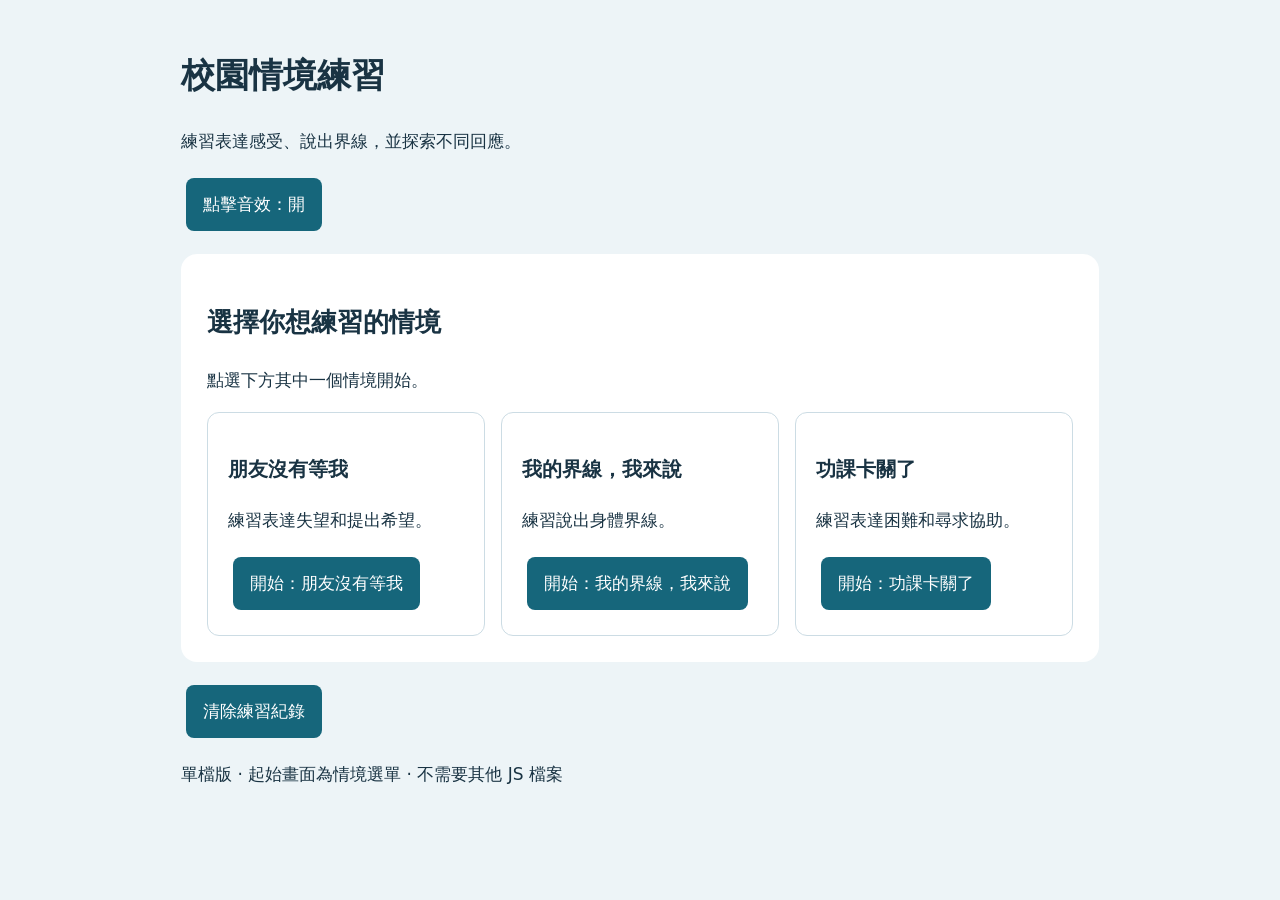
==== index.html @ 3284f7d8 "Add files via upload" ====
<!doctype html><html lang="zh-Hant"><head><meta charset="utf-8"><meta name="viewport" content="width=device-width,initial-scale=1"><title>校園情境練習 — 選擇情境</title><style>*{box-sizing:border-box}body{margin:0;background:#edf4f7;color:#193343;font:17px/1.7 system-ui,sans-serif}main{max-width:950px;margin:auto;padding:24px 16px}section{background:white;padding:26px;border-radius:16px;margin:18px 0}.grid{display:grid;grid-template-columns:repeat(auto-fit,minmax(min(100%,230px),1fr));gap:16px}article{border:1px solid #ccdce4;padding:20px;border-radius:12px}button{font:inherit;background:#16667b;color:white;border:0;border-radius:8px;padding:12px 17px;margin:5px;cursor:pointer}button:disabled{opacity:.4;cursor:not-allowed}button:focus-visible,textarea:focus-visible{outline:3px solid #e4a220;outline-offset:3px}[hidden]{display:none!important}.story{padding:20px;background:#edf6f8;border-radius:10px;font-size:1.15rem}label{display:block;margin:10px 0}textarea{width:100%;min-height:130px;font:inherit;padding:12px}#feedback{padding:16px;background:#edf8f1}progress{width:100%;accent-color:#16667b}</style></head><body><main><h1>校園情境練習</h1><p>練習表達感受、說出界線，並探索不同回應。</p><button id="sound" type="button" aria-pressed="true">點擊音效：開</button>
<section id="menu"><h2>選擇你想練習的情境</h2><p>點選下方其中一個情境開始。</p><div class="grid"><article><h3>朋友沒有等我</h3><p>練習表達失望和提出希望。</p><button type="button" data-start="0">開始：朋友沒有等我</button></article><article><h3>我的界線，我來說</h3><p>練習說出身體界線。</p><button type="button" data-start="1">開始：我的界線，我來說</button></article><article><h3>功課卡關了</h3><p>練習表達困難和尋求協助。</p><button type="button" data-start="2">開始：功課卡關了</button></article></div></section>
<section id="game" hidden><h2 id="title"></h2><progress id="progress" max="6" value="0" aria-label="練習進度"></progress><p id="status" role="status"></p><div id="content" tabindex="-1"></div><nav><button id="back" type="button">上一步</button><button id="next" type="button">下一步</button><button id="return" type="button">選擇其他情境</button></nav></section><button id="reset" type="button">清除練習紀錄</button><p>單檔版 · 起始畫面為情境選單 · 不需要其他 JS 檔案</p><noscript>選單已顯示；請啟用 JavaScript 才能開始練習。</noscript></main><script>
const scenes=[{"title": "朋友沒有等我", "story": ["你和朋友約好放學一起離開。", "你到達約定地點，發現朋友已經走了，沒有留下訊息。", "你找一個安靜的時候說：「昨天找不到你，我有點失望。」", "你可以問問發生了甚麼，再提出希望：「下次先走，可以先告訴我嗎？」"], "choices": ["直接說：你根本不在乎我！", "裝作沒事，不再提起。", "說明自己的失望，並請朋友下次先通知。"], "feedback": ["你想讓朋友知道這件事很重要。可以描述發生的事，避免直接判定對方的想法。", "你可以先讓自己平靜下來。準備好後，也可以說出希望。", "你表達了感受和具體希望，也可以留空間聽聽朋友的解釋。"], "starter": "昨天你先走了，我覺得＿＿。下次可以＿＿嗎？"}, {"title": "我的界線，我來說", "story": ["同學不停拍你的肩膀，想引你注意。", "你不喜歡這種接觸，往後退了一步。", "你可以說：「我不喜歡這樣被碰，請停下來。」", "如果對方沒有停止，你可以離開，找信任的老師或成年人協助。"], "choices": ["忍著不說，希望對方自己停下。", "退開並說：我不喜歡，請停下來。", "生氣地推回去。"], "feedback": ["你可能需要時間才說得出口。你的不舒服值得被重視，也可以先離開或找人協助。", "你清楚表達了界線。如果對方繼續，可以離開並尋求協助。", "你想保護自己。情況容許時，可以先拉開距離、要求停止並尋求協助。"], "starter": "當你＿＿，我不舒服。請你＿＿。如果沒有停止，我會＿＿。"}, {"title": "功課卡關了", "story": ["你遇到一道不明白的題目。", "有人催你快一點，你越來越心急。", "你可以說：「我卡在這一題，不是故意拖延。」", "你提出具體請求：「可以陪我讀一次題目，讓我再試嗎？」"], "choices": ["說：我不明白題目，可以陪我讀一次嗎？", "說：我就是不會！把功課推開。", "直接抄答案。"], "feedback": ["你指出了困難並提出具體請求。得到提示後，可以自己試一步。", "你表達了挫敗。平靜後可以補充自己卡在哪一步。", "你可能想減輕壓力。可以改為請對方解釋第一步，幫助自己理解。"], "starter": "我卡在＿＿，覺得＿＿。你可以幫我＿＿嗎？"}];
const $=id=>document.getElementById(id);let current=0,step=0,records={},audio,sound=true;
try{records=JSON.parse(localStorage.getItem('scenario-single-v2')||'{}');if(!records||typeof records!=='object'||Array.isArray(records))records={};sound=localStorage.getItem('scenario-sound-v2')!=='off';}catch(e){}
function save(){try{localStorage.setItem('scenario-single-v2',JSON.stringify(records));}catch(e){}}
function record(){return records[current]||(records[current]={feelings:[],choice:null,draft:''});}
function el(tag,text){let n=document.createElement(tag);if(text!==undefined)n.textContent=text;return n;}
function menu(){$('game').hidden=true;$('menu').hidden=false;$('menu').querySelector('button').focus();}
function render(){const s=scenes[current],r=record(),box=$('content');box.replaceChildren();$('title').textContent=s.title;$('status').textContent=`第 ${step+1} / 7 步`;$('progress').value=step;$('back').disabled=step===0;$('next').disabled=step===5&&r.choice===null;$('next').textContent=step===6?'完成並返回選單':'下一步';
if(step<4){const p=el('p',s.story[step]);p.className='story';box.append(el('h3',`故事 ${step+1} / 4`),p);}
else if(step===4){box.append(el('h3','我可能有甚麼感受？'),el('p','可以選多項，也可以暫時不選。'));['失望','生氣','緊張','不舒服','難過','無助'].forEach(f=>{let label=el('label'),input=el('input');input.type='checkbox';input.checked=r.feelings.includes(f);input.addEventListener('change',()=>{r.feelings=input.checked?[...new Set([...r.feelings,f])]:r.feelings.filter(x=>x!==f);save();});label.append(input,document.createTextNode(' '+f));box.append(label);});}
else if(step===5){box.append(el('h3','你會怎樣回應？'));s.choices.forEach((t,i)=>{let b=el('button',`${'ABC'[i]}｜${t}`);b.type='button';b.setAttribute('aria-pressed',String(r.choice===i));b.addEventListener('click',()=>{r.choice=i;save();render();});box.append(b);});if(r.choice!==null){let feedback=el('p',s.feedback[r.choice]);feedback.id='feedback';box.append(el('h3','鼓勵與提示'),feedback);}}
else{box.append(el('h3','組合自己的回應'),el('p',s.starter));let label=el('label','我的回應');label.htmlFor='draft';let text=el('textarea');text.id='draft';text.value=r.draft;text.addEventListener('input',()=>{r.draft=text.value;save();});box.append(label,text,el('p','請勿填寫真實姓名或私人秘密。內容會嘗試儲存在這個瀏覽器。'));}box.focus();}
document.querySelectorAll('[data-start]').forEach(b=>b.addEventListener('click',()=>{current=Number(b.dataset.start);step=0;record();$('menu').hidden=true;$('game').hidden=false;render();}));
$('next').addEventListener('click',()=>{if(step===5&&record().choice===null)return;if(step===6){record().complete=true;save();menu();}else{step++;render();}});$('back').addEventListener('click',()=>{if(step>0){step--;render();}});$('return').addEventListener('click',menu);$('reset').addEventListener('click',()=>{if(confirm('清除所有練習紀錄？')){records={};save();menu();}});
function updateSound(){$('sound').textContent=sound?'點擊音效：開':'點擊音效：關';$('sound').setAttribute('aria-pressed',String(sound));}
function beep(){if(!sound)return;try{const A=window.AudioContext||window.webkitAudioContext;if(!A)return;audio=audio||new A();const play=()=>{const t=audio.currentTime,o=audio.createOscillator(),g=audio.createGain();o.frequency.setValueAtTime(700,t);o.frequency.exponentialRampToValueAtTime(440,t+.05);g.gain.setValueAtTime(.0001,t);g.gain.exponentialRampToValueAtTime(.04,t+.005);g.gain.exponentialRampToValueAtTime(.0001,t+.06);o.connect(g);g.connect(audio.destination);o.start(t);o.stop(t+.07);o.onended=()=>{o.disconnect();g.disconnect();};};if(audio.state==='suspended')audio.resume().then(play).catch(()=>{});else if(audio.state==='running')play();}catch(e){}}
document.addEventListener('click',e=>{if(!(e.target instanceof Element))return;let b=e.target.closest('button');if(b&&!b.disabled&&b.id!=='sound')beep();},true);$('sound').addEventListener('click',()=>{sound=!sound;try{localStorage.setItem('scenario-sound-v2',sound?'on':'off');}catch(e){}updateSound();if(sound)beep();});updateSound();
</script></body></html>
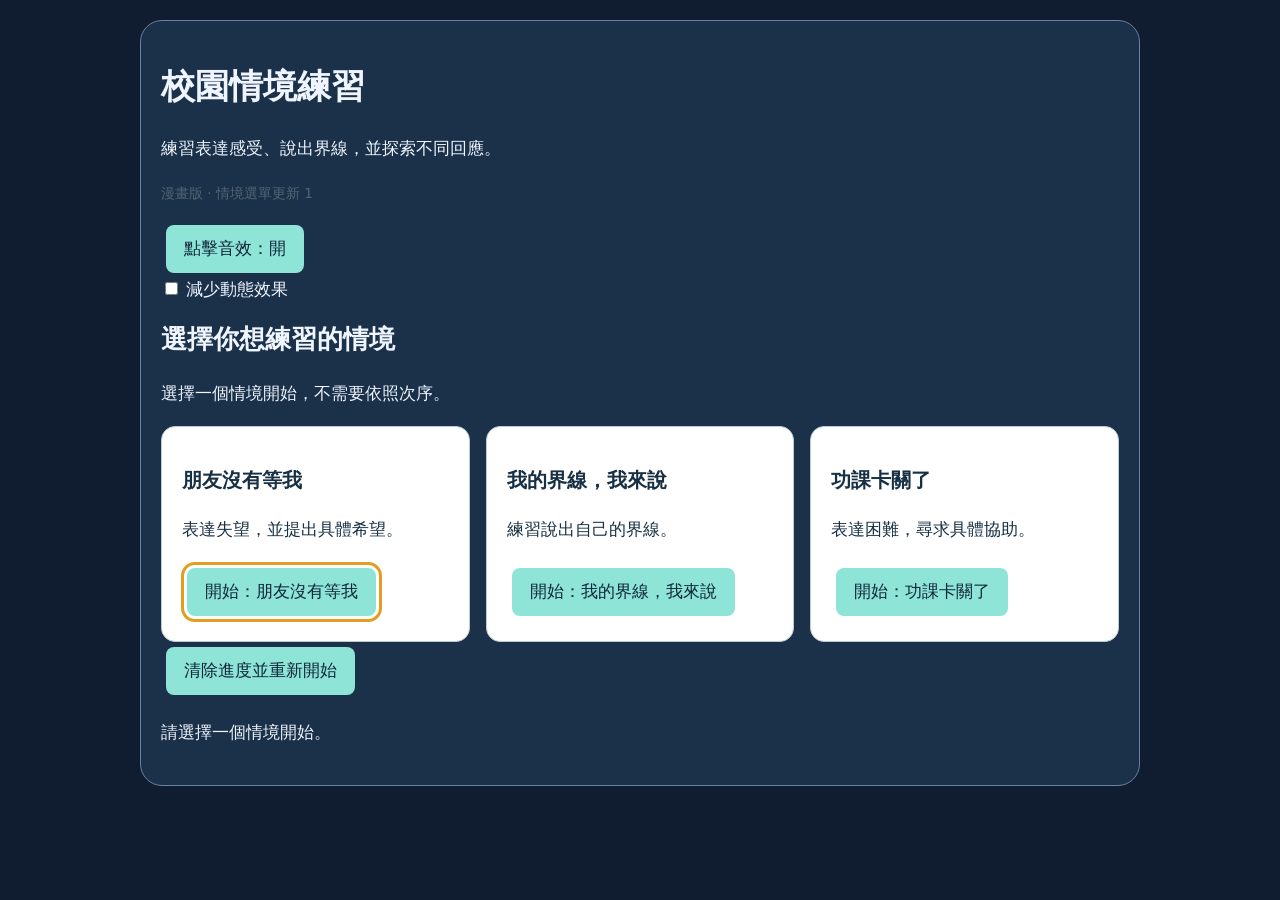
==== commit a7aa4775: "Integrate starting scenario menu with original comic game and click sounds" ====
--- a/index.html
+++ b/index.html
@@ -1,21 +1,17 @@
-<!doctype html><html lang="zh-Hant"><head><meta charset="utf-8"><meta name="viewport" content="width=device-width,initial-scale=1"><title>校園情境練習 — 選擇情境</title><style>*{box-sizing:border-box}body{margin:0;background:#edf4f7;color:#193343;font:17px/1.7 system-ui,sans-serif}main{max-width:950px;margin:auto;padding:24px 16px}section{background:white;padding:26px;border-radius:16px;margin:18px 0}.grid{display:grid;grid-template-columns:repeat(auto-fit,minmax(min(100%,230px),1fr));gap:16px}article{border:1px solid #ccdce4;padding:20px;border-radius:12px}button{font:inherit;background:#16667b;color:white;border:0;border-radius:8px;padding:12px 17px;margin:5px;cursor:pointer}button:disabled{opacity:.4;cursor:not-allowed}button:focus-visible,textarea:focus-visible{outline:3px solid #e4a220;outline-offset:3px}[hidden]{display:none!important}.story{padding:20px;background:#edf6f8;border-radius:10px;font-size:1.15rem}label{display:block;margin:10px 0}textarea{width:100%;min-height:130px;font:inherit;padding:12px}#feedback{padding:16px;background:#edf8f1}progress{width:100%;accent-color:#16667b}</style></head><body><main><h1>校園情境練習</h1><p>練習表達感受、說出界線，並探索不同回應。</p><button id="sound" type="button" aria-pressed="true">點擊音效：開</button>
-<section id="menu"><h2>選擇你想練習的情境</h2><p>點選下方其中一個情境開始。</p><div class="grid"><article><h3>朋友沒有等我</h3><p>練習表達失望和提出希望。</p><button type="button" data-start="0">開始：朋友沒有等我</button></article><article><h3>我的界線，我來說</h3><p>練習說出身體界線。</p><button type="button" data-start="1">開始：我的界線，我來說</button></article><article><h3>功課卡關了</h3><p>練習表達困難和尋求協助。</p><button type="button" data-start="2">開始：功課卡關了</button></article></div></section>
-<section id="game" hidden><h2 id="title"></h2><progress id="progress" max="6" value="0" aria-label="練習進度"></progress><p id="status" role="status"></p><div id="content" tabindex="-1"></div><nav><button id="back" type="button">上一步</button><button id="next" type="button">下一步</button><button id="return" type="button">選擇其他情境</button></nav></section><button id="reset" type="button">清除練習紀錄</button><p>單檔版 · 起始畫面為情境選單 · 不需要其他 JS 檔案</p><noscript>選單已顯示；請啟用 JavaScript 才能開始練習。</noscript></main><script>
-const scenes=[{"title": "朋友沒有等我", "story": ["你和朋友約好放學一起離開。", "你到達約定地點，發現朋友已經走了，沒有留下訊息。", "你找一個安靜的時候說：「昨天找不到你，我有點失望。」", "你可以問問發生了甚麼，再提出希望：「下次先走，可以先告訴我嗎？」"], "choices": ["直接說：你根本不在乎我！", "裝作沒事，不再提起。", "說明自己的失望，並請朋友下次先通知。"], "feedback": ["你想讓朋友知道這件事很重要。可以描述發生的事，避免直接判定對方的想法。", "你可以先讓自己平靜下來。準備好後，也可以說出希望。", "你表達了感受和具體希望，也可以留空間聽聽朋友的解釋。"], "starter": "昨天你先走了，我覺得＿＿。下次可以＿＿嗎？"}, {"title": "我的界線，我來說", "story": ["同學不停拍你的肩膀，想引你注意。", "你不喜歡這種接觸，往後退了一步。", "你可以說：「我不喜歡這樣被碰，請停下來。」", "如果對方沒有停止，你可以離開，找信任的老師或成年人協助。"], "choices": ["忍著不說，希望對方自己停下。", "退開並說：我不喜歡，請停下來。", "生氣地推回去。"], "feedback": ["你可能需要時間才說得出口。你的不舒服值得被重視，也可以先離開或找人協助。", "你清楚表達了界線。如果對方繼續，可以離開並尋求協助。", "你想保護自己。情況容許時，可以先拉開距離、要求停止並尋求協助。"], "starter": "當你＿＿，我不舒服。請你＿＿。如果沒有停止，我會＿＿。"}, {"title": "功課卡關了", "story": ["你遇到一道不明白的題目。", "有人催你快一點，你越來越心急。", "你可以說：「我卡在這一題，不是故意拖延。」", "你提出具體請求：「可以陪我讀一次題目，讓我再試嗎？」"], "choices": ["說：我不明白題目，可以陪我讀一次嗎？", "說：我就是不會！把功課推開。", "直接抄答案。"], "feedback": ["你指出了困難並提出具體請求。得到提示後，可以自己試一步。", "你表達了挫敗。平靜後可以補充自己卡在哪一步。", "你可能想減輕壓力。可以改為請對方解釋第一步，幫助自己理解。"], "starter": "我卡在＿＿，覺得＿＿。你可以幫我＿＿嗎？"}];
-const $=id=>document.getElementById(id);let current=0,step=0,records={},audio,sound=true;
-try{records=JSON.parse(localStorage.getItem('scenario-single-v2')||'{}');if(!records||typeof records!=='object'||Array.isArray(records))records={};sound=localStorage.getItem('scenario-sound-v2')!=='off';}catch(e){}
-function save(){try{localStorage.setItem('scenario-single-v2',JSON.stringify(records));}catch(e){}}
-function record(){return records[current]||(records[current]={feelings:[],choice:null,draft:''});}
-function el(tag,text){let n=document.createElement(tag);if(text!==undefined)n.textContent=text;return n;}
-function menu(){$('game').hidden=true;$('menu').hidden=false;$('menu').querySelector('button').focus();}
-function render(){const s=scenes[current],r=record(),box=$('content');box.replaceChildren();$('title').textContent=s.title;$('status').textContent=`第 ${step+1} / 7 步`;$('progress').value=step;$('back').disabled=step===0;$('next').disabled=step===5&&r.choice===null;$('next').textContent=step===6?'完成並返回選單':'下一步';
-if(step<4){const p=el('p',s.story[step]);p.className='story';box.append(el('h3',`故事 ${step+1} / 4`),p);}
-else if(step===4){box.append(el('h3','我可能有甚麼感受？'),el('p','可以選多項，也可以暫時不選。'));['失望','生氣','緊張','不舒服','難過','無助'].forEach(f=>{let label=el('label'),input=el('input');input.type='checkbox';input.checked=r.feelings.includes(f);input.addEventListener('change',()=>{r.feelings=input.checked?[...new Set([...r.feelings,f])]:r.feelings.filter(x=>x!==f);save();});label.append(input,document.createTextNode(' '+f));box.append(label);});}
-else if(step===5){box.append(el('h3','你會怎樣回應？'));s.choices.forEach((t,i)=>{let b=el('button',`${'ABC'[i]}｜${t}`);b.type='button';b.setAttribute('aria-pressed',String(r.choice===i));b.addEventListener('click',()=>{r.choice=i;save();render();});box.append(b);});if(r.choice!==null){let feedback=el('p',s.feedback[r.choice]);feedback.id='feedback';box.append(el('h3','鼓勵與提示'),feedback);}}
-else{box.append(el('h3','組合自己的回應'),el('p',s.starter));let label=el('label','我的回應');label.htmlFor='draft';let text=el('textarea');text.id='draft';text.value=r.draft;text.addEventListener('input',()=>{r.draft=text.value;save();});box.append(label,text,el('p','請勿填寫真實姓名或私人秘密。內容會嘗試儲存在這個瀏覽器。'));}box.focus();}
-document.querySelectorAll('[data-start]').forEach(b=>b.addEventListener('click',()=>{current=Number(b.dataset.start);step=0;record();$('menu').hidden=true;$('game').hidden=false;render();}));
-$('next').addEventListener('click',()=>{if(step===5&&record().choice===null)return;if(step===6){record().complete=true;save();menu();}else{step++;render();}});$('back').addEventListener('click',()=>{if(step>0){step--;render();}});$('return').addEventListener('click',menu);$('reset').addEventListener('click',()=>{if(confirm('清除所有練習紀錄？')){records={};save();menu();}});
-function updateSound(){$('sound').textContent=sound?'點擊音效：開':'點擊音效：關';$('sound').setAttribute('aria-pressed',String(sound));}
-function beep(){if(!sound)return;try{const A=window.AudioContext||window.webkitAudioContext;if(!A)return;audio=audio||new A();const play=()=>{const t=audio.currentTime,o=audio.createOscillator(),g=audio.createGain();o.frequency.setValueAtTime(700,t);o.frequency.exponentialRampToValueAtTime(440,t+.05);g.gain.setValueAtTime(.0001,t);g.gain.exponentialRampToValueAtTime(.04,t+.005);g.gain.exponentialRampToValueAtTime(.0001,t+.06);o.connect(g);g.connect(audio.destination);o.start(t);o.stop(t+.07);o.onended=()=>{o.disconnect();g.disconnect();};};if(audio.state==='suspended')audio.resume().then(play).catch(()=>{});else if(audio.state==='running')play();}catch(e){}}
-document.addEventListener('click',e=>{if(!(e.target instanceof Element))return;let b=e.target.closest('button');if(b&&!b.disabled&&b.id!=='sound')beep();},true);$('sound').addEventListener('click',()=>{sound=!sound;try{localStorage.setItem('scenario-sound-v2',sound?'on':'off');}catch(e){}updateSound();if(sound)beep();});updateSound();
+<!doctype html>
+<html lang="zh-Hant"><head><meta charset="utf-8"><meta name="viewport" content="width=device-width,initial-scale=1"><title>校園情境練習｜選擇情境</title><link rel="stylesheet" href="style.css"><style>[hidden]{display:none!important}main{max-width:1000px;margin:auto;padding:20px}.menu-grid{display:grid;grid-template-columns:repeat(auto-fit,minmax(min(100%,240px),1fr));gap:16px}.menu-card{padding:20px;border:1px solid #b9ccd5;border-radius:14px;background:white;color:#173044}button{cursor:pointer;font:inherit;padding:10px 16px;margin:5px;border-radius:8px}button:focus-visible{outline:3px solid #e49d22;outline-offset:3px}#screen img,dialog img{max-width:100%;height:auto}dialog{max-width:95vw;max-height:95vh}dialog img{max-height:80vh;object-fit:contain}.build-label{color:#526574;font-size:.85rem}</style><script src="app.js?v=menu-integrated-1" defer></script></head><body><main><h1>校園情境練習</h1><p>練習表達感受、說出界線，並探索不同回應。</p><p class="build-label">漫畫版 · 情境選單更新 1</p><button id="sound" type="button" aria-pressed="true">點擊音效：開</button><label><input type="checkbox" id="motion"> 減少動態效果</label><section id="scenarioMenu" aria-labelledby="menuTitle"><h2 id="menuTitle">選擇你想練習的情境</h2><p>選擇一個情境開始，不需要依照次序。</p><div class="menu-grid"><article class="menu-card"><h3>朋友沒有等我</h3><p>表達失望，並提出具體希望。</p><button type="button" data-scenario="0">開始：朋友沒有等我</button></article><article class="menu-card"><h3>我的界線，我來說</h3><p>練習說出自己的界線。</p><button type="button" data-scenario="1">開始：我的界線，我來說</button></article><article class="menu-card"><h3>功課卡關了</h3><p>表達困難，尋求具體協助。</p><button type="button" data-scenario="2">開始：功課卡關了</button></article></div></section><section id="gameArea" hidden><label for="progress">練習進度</label><progress id="progress" max="18" value="0"></progress><p id="status" role="status" aria-live="polite"></p><div id="screen" tabindex="-1"></div><nav aria-label="遊戲操作"><button type="button" id="back">上一步</button><button type="button" id="next">繼續</button><button type="button" id="returnMenu">選擇其他情境</button></nav></section><button type="button" id="reset">清除進度並重新開始</button><p id="setupStatus" role="status">正在載入遊戲……</p><noscript>請啟用 JavaScript 才能選擇情境。</noscript><dialog id="zoom"><button id="close" type="button">關閉</button><img alt="放大的情境漫畫"></dialog></main><script>
+document.addEventListener('DOMContentLoaded',()=>{
+ const get=id=>document.getElementById(id);
+ if(typeof state==='undefined'||typeof render!=='function'){get('setupStatus').textContent='遊戲程式未能載入，請重新整理或檢查 app.js。';return;}
+ function showMenu(){version++;pending=null;get('gameArea').hidden=true;get('scenarioMenu').hidden=false;get('scenarioMenu').querySelector('button').focus();}
+ document.querySelectorAll('[data-scenario]').forEach(b=>b.addEventListener('click',()=>{version++;pending=null;state.i=Number(b.dataset.scenario);state.step=0;save();get('scenarioMenu').hidden=true;get('gameArea').hidden=false;get('back').hidden=false;render();}));
+ get('returnMenu').addEventListener('click',showMenu);
+ get('reset').addEventListener('click',e=>{e.preventDefault();e.stopImmediatePropagation();if(confirm('清除所有進度並返回情境選單？')){state=fresh();save();showMenu();}},true);
+ let sound=true,audio;try{sound=localStorage.getItem('dialogue-click-sound')!=='off';}catch(e){}
+ function update(){get('sound').textContent=sound?'點擊音效：開':'點擊音效：關';get('sound').setAttribute('aria-pressed',String(sound));}
+ function beep(){if(!sound)return;try{const A=window.AudioContext||window.webkitAudioContext;if(!A)return;audio=audio||new A();const play=()=>{const t=audio.currentTime,o=audio.createOscillator(),g=audio.createGain();o.frequency.setValueAtTime(700,t);o.frequency.exponentialRampToValueAtTime(440,t+.05);g.gain.setValueAtTime(.0001,t);g.gain.exponentialRampToValueAtTime(.04,t+.005);g.gain.exponentialRampToValueAtTime(.0001,t+.06);o.connect(g);g.connect(audio.destination);o.start(t);o.stop(t+.07);o.onended=()=>{o.disconnect();g.disconnect();};};if(audio.state==='suspended')audio.resume().then(play).catch(()=>{});else if(audio.state==='running')play();}catch(e){}}
+ document.addEventListener('click',e=>{if(!(e.target instanceof Element))return;const b=e.target.closest('button');if(b&&!b.disabled&&b.id!=='sound')beep();},true);
+ get('sound').addEventListener('click',()=>{sound=!sound;try{localStorage.setItem('dialogue-click-sound',sound?'on':'off');}catch(e){}update();if(sound)beep();});
+ update();get('setupStatus').textContent='請選擇一個情境開始。';showMenu();
+});
 </script></body></html>
--- a/style.css
+++ b/style.css
@@ -0,0 +1 @@
+*{box-sizing:border-box}body{margin:0;padding:20px;background:#101c30;color:#eef5ff;font:17px system-ui,"Microsoft JhengHei",sans-serif}main{max-width:1100px;margin:auto;padding:24px;background:#1b3049;border:1px solid #6882a3;border-radius:22px}header,nav,.chips{display:flex;gap:12px;flex-wrap:wrap;align-items:center}header{justify-content:space-between}p{line-height:1.85}progress{width:100%;accent-color:#77e0d1;margin:16px 0}button{font:inherit;font-weight:700;padding:12px 18px;min-height:48px;background:#8de4d7;color:#102638;border:2px solid transparent;border-radius:12px;cursor:pointer;margin:5px 0}button:hover{background:#baf7ec;transform:translateY(-2px)}button:disabled{opacity:.45;cursor:not-allowed;transform:none}button:focus-visible,select:focus-visible{outline:4px solid #ffd46a;outline-offset:3px}.selected{outline:4px solid #ffd46a;outline-offset:3px}.grid{display:grid;grid-template-columns:repeat(3,minmax(0,1fr));gap:16px}.card,.box{background:#233f59;border:1px solid #6c8cad;border-radius:14px;padding:16px;margin:16px 0}.card{animation:enter .4s both}.card:nth-child(2){animation-delay:.08s}.card:nth-child(3){animation-delay:.16s}.card img{width:100%;height:auto;border-radius:10px}.card button{width:100%}.box{border-left:5px solid #8de4d7}.panel{max-width:700px;margin:16px auto;animation:enter .4s both}.panel img{width:100%;height:auto;border-radius:14px;display:block}label{display:block}select{width:100%;font:inherit;color:white;background:#102638;border:1px solid #93a9c7;padding:12px;border-radius:10px;margin:8px 0 18px}nav{margin-top:20px}#screen{outline:none}small{color:#c3d8ec}.error{white-space:pre-wrap;background:#633343;padding:16px;border-radius:12px}dialog{max-width:95vw;background:#1b3049;border:0;border-radius:12px}dialog img{max-width:85vw;max-height:78vh;display:block}dialog::backdrop{background:#000b}[hidden]{display:none!important}@keyframes enter{from{opacity:0;transform:translateY(18px)}to{opacity:1;transform:none}}@media(max-width:650px){body{padding:8px}main{padding:16px}.grid{grid-template-columns:1fr}}@media(prefers-reduced-motion:reduce){*{animation:none!important;transition:none!important;transform:none!important}}.reduce *{animation:none!important;transition:none!important;transform:none!important}
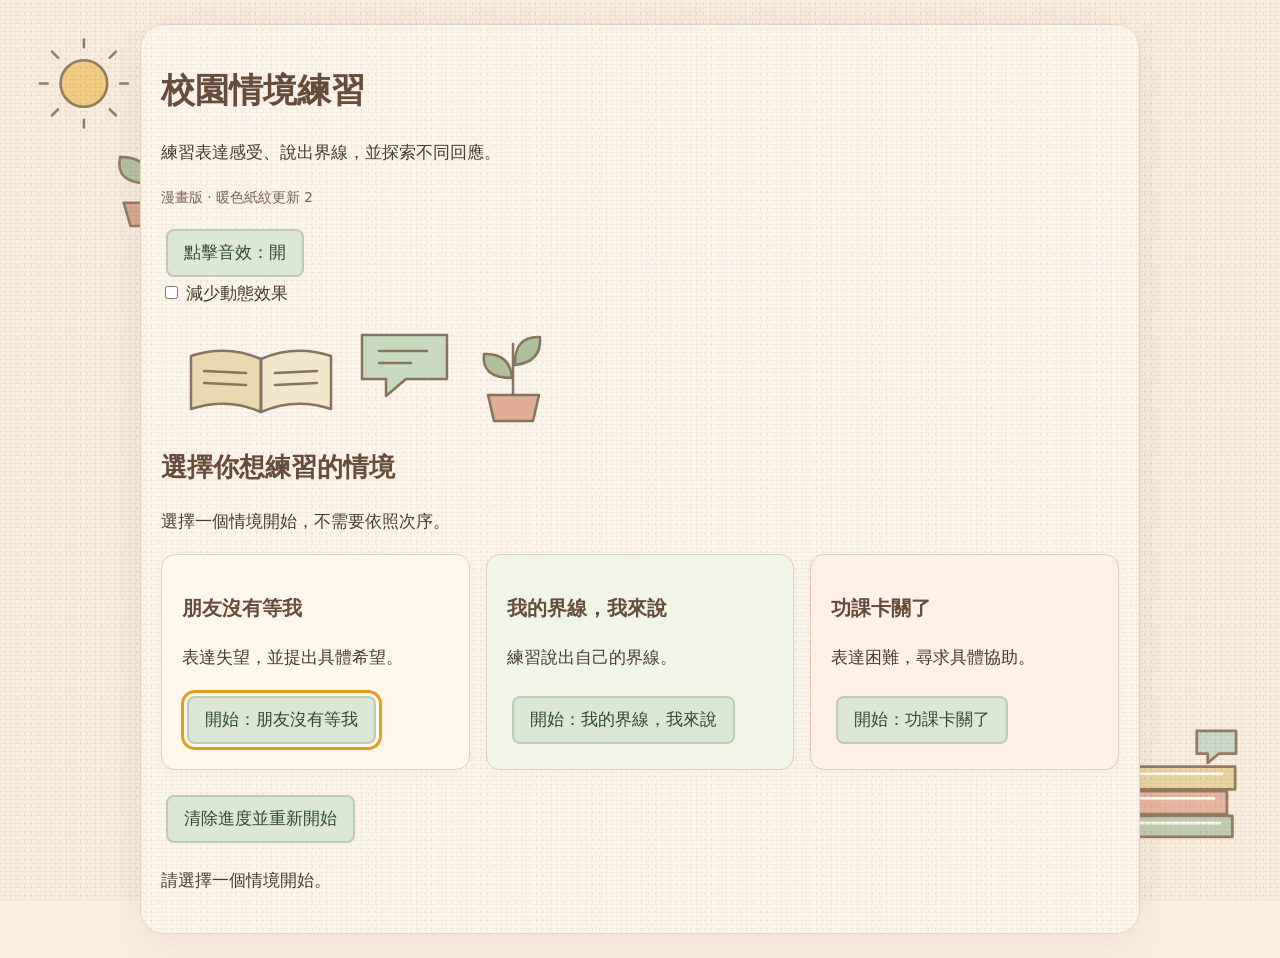
==== commit 9313b663: "Version theme stylesheet and make warm paper texture clearly visible" ====
--- a/index.html
+++ b/index.html
@@ -1,5 +1,9 @@
 <!doctype html>
-<html lang="zh-Hant"><head><meta charset="utf-8"><meta name="viewport" content="width=device-width,initial-scale=1"><title>校園情境練習｜選擇情境</title><link rel="stylesheet" href="style.css"><style>[hidden]{display:none!important}main{max-width:1000px;margin:auto;padding:20px}.menu-grid{display:grid;grid-template-columns:repeat(auto-fit,minmax(min(100%,240px),1fr));gap:16px}.menu-card{padding:20px;border:1px solid #b9ccd5;border-radius:14px;background:white;color:#173044}button{cursor:pointer;font:inherit;padding:10px 16px;margin:5px;border-radius:8px}button:focus-visible{outline:3px solid #e49d22;outline-offset:3px}#screen img,dialog img{max-width:100%;height:auto}dialog{max-width:95vw;max-height:95vh}dialog img{max-height:80vh;object-fit:contain}.build-label{color:#526574;font-size:.85rem}</style><script src="app.js?v=menu-integrated-1" defer></script></head><body><main><h1>校園情境練習</h1><p>練習表達感受、說出界線，並探索不同回應。</p><p class="build-label">漫畫版 · 情境選單更新 1</p><button id="sound" type="button" aria-pressed="true">點擊音效：開</button><label><input type="checkbox" id="motion"> 減少動態效果</label><section id="scenarioMenu" aria-labelledby="menuTitle"><h2 id="menuTitle">選擇你想練習的情境</h2><p>選擇一個情境開始，不需要依照次序。</p><div class="menu-grid"><article class="menu-card"><h3>朋友沒有等我</h3><p>表達失望，並提出具體希望。</p><button type="button" data-scenario="0">開始：朋友沒有等我</button></article><article class="menu-card"><h3>我的界線，我來說</h3><p>練習說出自己的界線。</p><button type="button" data-scenario="1">開始：我的界線，我來說</button></article><article class="menu-card"><h3>功課卡關了</h3><p>表達困難，尋求具體協助。</p><button type="button" data-scenario="2">開始：功課卡關了</button></article></div></section><section id="gameArea" hidden><label for="progress">練習進度</label><progress id="progress" max="18" value="0"></progress><p id="status" role="status" aria-live="polite"></p><div id="screen" tabindex="-1"></div><nav aria-label="遊戲操作"><button type="button" id="back">上一步</button><button type="button" id="next">繼續</button><button type="button" id="returnMenu">選擇其他情境</button></nav></section><button type="button" id="reset">清除進度並重新開始</button><p id="setupStatus" role="status">正在載入遊戲……</p><noscript>請啟用 JavaScript 才能選擇情境。</noscript><dialog id="zoom"><button id="close" type="button">關閉</button><img alt="放大的情境漫畫"></dialog></main><script>
+<html lang="zh-Hant"><head><meta charset="utf-8"><meta name="viewport" content="width=device-width,initial-scale=1"><title>校園情境練習｜選擇情境</title><link rel="stylesheet" href="style.css?v=paper-texture-2"><style>[hidden]{display:none!important}main{max-width:1000px;margin:auto;padding:20px}.menu-grid{display:grid;grid-template-columns:repeat(auto-fit,minmax(min(100%,240px),1fr));gap:16px}.menu-card{padding:20px;border:1px solid #b9ccd5;border-radius:14px;background:white;color:#173044}button{cursor:pointer;font:inherit;padding:10px 16px;margin:5px;border-radius:8px}button:focus-visible{outline:3px solid #e49d22;outline-offset:3px}#screen img,dialog img{max-width:100%;height:auto}dialog{max-width:95vw;max-height:95vh}dialog img{max-height:80vh;object-fit:contain}.build-label{color:#526574;font-size:.85rem}
+/* Warm woven-paper texture: backgrounds only, never an image overlay. */
+body::before{background-image:radial-gradient(ellipse at center,rgba(124,91,55,.17) .65px,transparent 1px),repeating-linear-gradient(0deg,rgba(130,99,62,.055) 0 1px,transparent 1px 4px),repeating-linear-gradient(90deg,rgba(130,99,62,.045) 0 1px,transparent 1px 5px);background-size:7px 9px,100% 4px,5px 100%}
+main{background-color:#fff8ed;background-image:var(--paper-grain),radial-gradient(ellipse at center,rgba(128,91,54,.14) .6px,transparent 1px),repeating-linear-gradient(0deg,rgba(130,99,62,.045) 0 1px,transparent 1px 4px),repeating-linear-gradient(90deg,rgba(130,99,62,.035) 0 1px,transparent 1px 5px);background-size:180px 180px,7px 9px,100% 4px,5px 100%;background-repeat:repeat}
+</style><script src="app.js?v=menu-integrated-1" defer></script></head><body><main><h1>校園情境練習</h1><p>練習表達感受、說出界線，並探索不同回應。</p><p class="build-label">漫畫版 · 暖色紙紋更新 2</p><button id="sound" type="button" aria-pressed="true">點擊音效：開</button><label><input type="checkbox" id="motion"> 減少動態效果</label><section id="scenarioMenu" aria-labelledby="menuTitle"><h2 id="menuTitle">選擇你想練習的情境</h2><p>選擇一個情境開始，不需要依照次序。</p><div class="menu-grid"><article class="menu-card"><h3>朋友沒有等我</h3><p>表達失望，並提出具體希望。</p><button type="button" data-scenario="0">開始：朋友沒有等我</button></article><article class="menu-card"><h3>我的界線，我來說</h3><p>練習說出自己的界線。</p><button type="button" data-scenario="1">開始：我的界線，我來說</button></article><article class="menu-card"><h3>功課卡關了</h3><p>表達困難，尋求具體協助。</p><button type="button" data-scenario="2">開始：功課卡關了</button></article></div></section><section id="gameArea" hidden><label for="progress">練習進度</label><progress id="progress" max="18" value="0"></progress><p id="status" role="status" aria-live="polite"></p><div id="screen" tabindex="-1"></div><nav aria-label="遊戲操作"><button type="button" id="back">上一步</button><button type="button" id="next">繼續</button><button type="button" id="returnMenu">選擇其他情境</button></nav></section><button type="button" id="reset">清除進度並重新開始</button><p id="setupStatus" role="status">正在載入遊戲……</p><noscript>請啟用 JavaScript 才能選擇情境。</noscript><dialog id="zoom"><button id="close" type="button">關閉</button><img alt="放大的情境漫畫"></dialog></main><script>
 document.addEventListener('DOMContentLoaded',()=>{
  const get=id=>document.getElementById(id);
  if(typeof state==='undefined'||typeof render!=='function'){get('setupStatus').textContent='遊戲程式未能載入，請重新整理或檢查 app.js。';return;}
--- a/style.css
+++ b/style.css
@@ -1 +1,12 @@
-*{box-sizing:border-box}body{margin:0;padding:20px;background:#101c30;color:#eef5ff;font:17px system-ui,"Microsoft JhengHei",sans-serif}main{max-width:1100px;margin:auto;padding:24px;background:#1b3049;border:1px solid #6882a3;border-radius:22px}header,nav,.chips{display:flex;gap:12px;flex-wrap:wrap;align-items:center}header{justify-content:space-between}p{line-height:1.85}progress{width:100%;accent-color:#77e0d1;margin:16px 0}button{font:inherit;font-weight:700;padding:12px 18px;min-height:48px;background:#8de4d7;color:#102638;border:2px solid transparent;border-radius:12px;cursor:pointer;margin:5px 0}button:hover{background:#baf7ec;transform:translateY(-2px)}button:disabled{opacity:.45;cursor:not-allowed;transform:none}button:focus-visible,select:focus-visible{outline:4px solid #ffd46a;outline-offset:3px}.selected{outline:4px solid #ffd46a;outline-offset:3px}.grid{display:grid;grid-template-columns:repeat(3,minmax(0,1fr));gap:16px}.card,.box{background:#233f59;border:1px solid #6c8cad;border-radius:14px;padding:16px;margin:16px 0}.card{animation:enter .4s both}.card:nth-child(2){animation-delay:.08s}.card:nth-child(3){animation-delay:.16s}.card img{width:100%;height:auto;border-radius:10px}.card button{width:100%}.box{border-left:5px solid #8de4d7}.panel{max-width:700px;margin:16px auto;animation:enter .4s both}.panel img{width:100%;height:auto;border-radius:14px;display:block}label{display:block}select{width:100%;font:inherit;color:white;background:#102638;border:1px solid #93a9c7;padding:12px;border-radius:10px;margin:8px 0 18px}nav{margin-top:20px}#screen{outline:none}small{color:#c3d8ec}.error{white-space:pre-wrap;background:#633343;padding:16px;border-radius:12px}dialog{max-width:95vw;background:#1b3049;border:0;border-radius:12px}dialog img{max-width:85vw;max-height:78vh;display:block}dialog::backdrop{background:#000b}[hidden]{display:none!important}@keyframes enter{from{opacity:0;transform:translateY(18px)}to{opacity:1;transform:none}}@media(max-width:650px){body{padding:8px}main{padding:16px}.grid{grid-template-columns:1fr}}@media(prefers-reduced-motion:reduce){*{animation:none!important;transition:none!important;transform:none!important}}.reduce *{animation:none!important;transition:none!important;transform:none!important}+*{box-sizing:border-box}
+body{margin:0;padding:24px 16px;background-color:#f8eddf;background-image:url("data:image/svg+xml,%3Csvg xmlns='http://www.w3.org/2000/svg' width='220' height='240' viewBox='0 0 220 240'%3E%3Cg stroke='%23947b62' stroke-width='3' stroke-linecap='round' stroke-linejoin='round'%3E%3Ccircle cx='74' cy='65' r='27' fill='%23f2cc83'/%3E%3Cpath d='M74 23v-9M74 107v9M32 65h-9M116 65h9M44 35l-7-7M104 95l7 7M104 35l7-7M44 95l-7 7' fill='none'/%3E%3Cpath d='M120 203h65l-8 27h-49z' fill='%23d9a78d'/%3E%3Cpath d='M152 203v-62' fill='none'/%3E%3Cpath d='M151 181q-42 0-35-31 34 0 35 31M153 165q0-35 31-33 3 30-31 33' fill='%23b4c3a1'/%3E%3C/g%3E%3C/svg%3E"),url("data:image/svg+xml,%3Csvg xmlns='http://www.w3.org/2000/svg' width='230' height='180' viewBox='0 0 230 180'%3E%3Cg stroke='%23947b62' stroke-width='3' stroke-linejoin='round'%3E%3Cpath d='M33 115h158v23H33z' fill='%23c2ccb3'/%3E%3Cpath d='M48 88h137v25H48z' fill='%23e8b6a1'/%3E%3Cpath d='M40 61h154v25H40z' fill='%23ead49f'/%3E%3Cpath d='M52 69h129M59 96h113M45 123h134' fill='none' stroke='%23fff9ef'/%3E%3Cpath d='M152 22h43v25h-19l-12 10v-10h-12z' fill='%23cbd8cd'/%3E%3C/g%3E%3C/svg%3E");background-repeat:no-repeat;background-position:left 20px top 26px,right 12px bottom 22px;background-size:190px 210px,210px 170px;background-attachment:fixed;color:#493b32;font:17px system-ui,"Microsoft JhengHei",sans-serif}
+main{position:relative;max-width:1100px;margin:auto;padding:28px;background:#fffaf3;border:1px solid #e4d5c2;border-radius:24px;box-shadow:0 12px 36px #795c3612}
+header,nav,.chips{display:flex;gap:12px;flex-wrap:wrap;align-items:center}header{justify-content:space-between}h1,h2,h3,h4{color:#654c3b}p{line-height:1.85}progress{width:100%;accent-color:#66816a;margin:16px 0}
+button{font:inherit;font-weight:700;padding:12px 18px;min-height:48px;background:#dce7d5;color:#304a35;border:2px solid #bdcdb5;border-radius:12px;cursor:pointer;margin:5px 0}button:hover{background:#ceddc5}button:disabled{opacity:.45;cursor:not-allowed;transform:none}button:focus-visible,select:focus-visible{outline:3px solid #8a5839;outline-offset:3px}.selected{outline:3px solid #8a5839;outline-offset:3px;background:#fcf0da}
+.grid{display:grid;grid-template-columns:repeat(3,minmax(0,1fr));gap:16px}.card,.box{background:#fff5e8;border:1px solid #e2ccb2;border-radius:16px;padding:18px;margin:16px 0}.card{animation:enter .25s both}.card img{width:100%;height:auto;border-radius:10px}.card button{width:100%}.box{border-left:5px solid #a8b99a}.panel{max-width:700px;margin:16px auto;animation:enter .25s both}.panel img{width:100%;height:auto;border-radius:14px;display:block}
+label{display:block}select{width:100%;font:inherit;color:#493b32;background:#fffdf9;border:1px solid #baa78f;padding:12px;border-radius:10px;margin:8px 0 18px}nav{margin-top:20px}#screen{outline:none}small{color:#705d4e}.error{white-space:pre-wrap;background:#fbe5df;color:#79352c;padding:16px;border-radius:12px}dialog{max-width:95vw;background:#fffaf3;border:1px solid #d9c9b6;border-radius:16px}dialog img{max-width:85vw;max-height:78vh;display:block}dialog::backdrop{background:#3e3026bb}[hidden]{display:none!important}
+main .menu-card{background:#fff7ec;border:1px solid #e3cdb4;color:#493b32;box-shadow:0 4px 12px #795c3609}main .menu-card:nth-child(2){background:#f0f4e9}main .menu-card:nth-child(3){background:#fff0e8}main .build-label{color:#786450}#scenarioMenu{padding:12px 0 20px}#scenarioMenu:before{content:'';display:block;height:112px;background:url("data:image/svg+xml,%3Csvg xmlns='http://www.w3.org/2000/svg' width='420' height='112' viewBox='0 0 420 112'%3E%3Cg stroke='%23867360' stroke-width='2.5' stroke-linecap='round' stroke-linejoin='round'%3E%3Cpath d='M30 39q36-12 70 3v53q-34-15-70-3z' fill='%23ead9ae'/%3E%3Cpath d='M100 42q34-15 70-3v53q-36-12-70 3z' fill='%23f2e7ca'/%3E%3Cpath d='M100 43v51M43 54l42 2M43 66l42 2M114 56l42-2M114 68l42-2' fill='none'/%3E%3Cpath d='M201 18h85v44h-41l-20 17V62h-24z' fill='%23c8d9bd'/%3E%3Cpath d='M218 34h48M218 46h32' fill='none'/%3E%3Cpath d='M327 78h51l-6 26h-39z' fill='%23e0ae96'/%3E%3Cpath d='M352 78V27' fill='none'/%3E%3Cpath d='M351 61q-31 0-28-24 26-1 28 24M354 48q-1-29 25-28 2 25-25 28' fill='%23b0c09a'/%3E%3C/g%3E%3C/svg%3E") left center / 420px 112px no-repeat;max-width:100%;pointer-events:none}
+@keyframes enter{from{opacity:0}to{opacity:1}}@media(max-width:650px){body{padding:8px;background-attachment:scroll}main{padding:16px}.grid{grid-template-columns:1fr}#scenarioMenu:before{background-size:330px 88px;height:90px}}@media(prefers-reduced-motion:reduce){*{animation:none!important;transition:none!important;transform:none!important}}.reduce *{animation:none!important;transition:none!important;transform:none!important}
+/* Static paper grain, behind content and never over comic images. */
+:root{--paper-grain:url("data:image/svg+xml,%3Csvg xmlns='http://www.w3.org/2000/svg' width='180' height='180'%3E%3Cfilter id='grain' x='0' y='0' width='100%25' height='100%25'%3E%3CfeTurbulence type='fractalNoise' baseFrequency='.72' numOctaves='3' stitchTiles='stitch'/%3E%3CfeColorMatrix type='saturate' values='0'/%3E%3C/filter%3E%3Crect width='100%25' height='100%25' filter='url(%23grain)' opacity='.09'/%3E%3C/svg%3E")}
+body{position:relative;isolation:isolate;min-height:100vh}body::before{content:'';position:fixed;inset:0;z-index:-1;pointer-events:none;background-image:var(--paper-grain);background-repeat:repeat;background-size:180px 180px}main{background-image:var(--paper-grain);background-repeat:repeat;background-size:180px 180px}
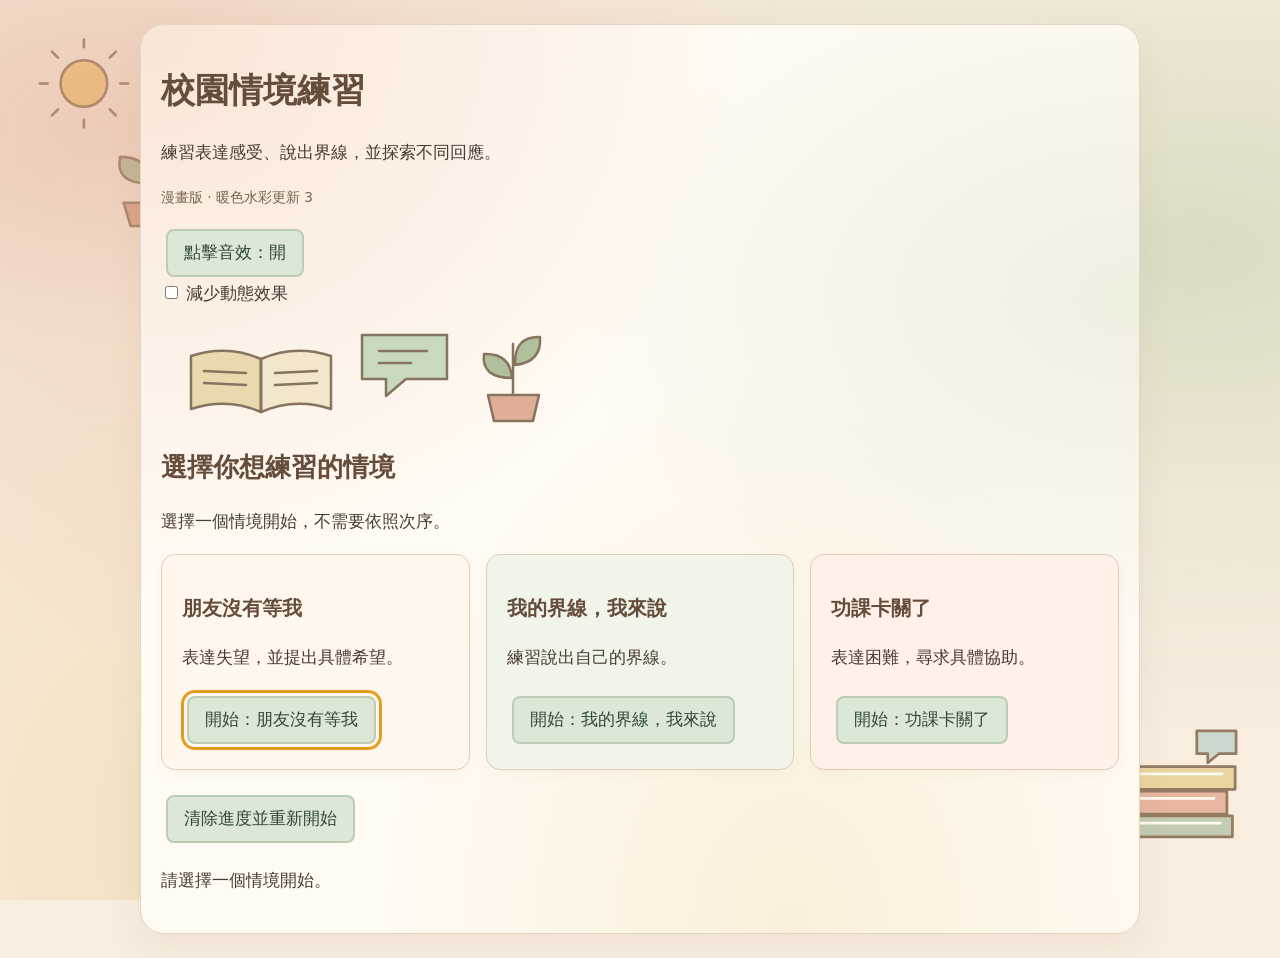
==== commit fb9a0a5d: "Replace woven texture with soft warm watercolor wash" ====
--- a/index.html
+++ b/index.html
@@ -1,9 +1,9 @@
 <!doctype html>
-<html lang="zh-Hant"><head><meta charset="utf-8"><meta name="viewport" content="width=device-width,initial-scale=1"><title>校園情境練習｜選擇情境</title><link rel="stylesheet" href="style.css?v=paper-texture-2"><style>[hidden]{display:none!important}main{max-width:1000px;margin:auto;padding:20px}.menu-grid{display:grid;grid-template-columns:repeat(auto-fit,minmax(min(100%,240px),1fr));gap:16px}.menu-card{padding:20px;border:1px solid #b9ccd5;border-radius:14px;background:white;color:#173044}button{cursor:pointer;font:inherit;padding:10px 16px;margin:5px;border-radius:8px}button:focus-visible{outline:3px solid #e49d22;outline-offset:3px}#screen img,dialog img{max-width:100%;height:auto}dialog{max-width:95vw;max-height:95vh}dialog img{max-height:80vh;object-fit:contain}.build-label{color:#526574;font-size:.85rem}
-/* Warm woven-paper texture: backgrounds only, never an image overlay. */
-body::before{background-image:radial-gradient(ellipse at center,rgba(124,91,55,.17) .65px,transparent 1px),repeating-linear-gradient(0deg,rgba(130,99,62,.055) 0 1px,transparent 1px 4px),repeating-linear-gradient(90deg,rgba(130,99,62,.045) 0 1px,transparent 1px 5px);background-size:7px 9px,100% 4px,5px 100%}
-main{background-color:#fff8ed;background-image:var(--paper-grain),radial-gradient(ellipse at center,rgba(128,91,54,.14) .6px,transparent 1px),repeating-linear-gradient(0deg,rgba(130,99,62,.045) 0 1px,transparent 1px 4px),repeating-linear-gradient(90deg,rgba(130,99,62,.035) 0 1px,transparent 1px 5px);background-size:180px 180px,7px 9px,100% 4px,5px 100%;background-repeat:repeat}
-</style><script src="app.js?v=menu-integrated-1" defer></script></head><body><main><h1>校園情境練習</h1><p>練習表達感受、說出界線，並探索不同回應。</p><p class="build-label">漫畫版 · 暖色紙紋更新 2</p><button id="sound" type="button" aria-pressed="true">點擊音效：開</button><label><input type="checkbox" id="motion"> 減少動態效果</label><section id="scenarioMenu" aria-labelledby="menuTitle"><h2 id="menuTitle">選擇你想練習的情境</h2><p>選擇一個情境開始，不需要依照次序。</p><div class="menu-grid"><article class="menu-card"><h3>朋友沒有等我</h3><p>表達失望，並提出具體希望。</p><button type="button" data-scenario="0">開始：朋友沒有等我</button></article><article class="menu-card"><h3>我的界線，我來說</h3><p>練習說出自己的界線。</p><button type="button" data-scenario="1">開始：我的界線，我來說</button></article><article class="menu-card"><h3>功課卡關了</h3><p>表達困難，尋求具體協助。</p><button type="button" data-scenario="2">開始：功課卡關了</button></article></div></section><section id="gameArea" hidden><label for="progress">練習進度</label><progress id="progress" max="18" value="0"></progress><p id="status" role="status" aria-live="polite"></p><div id="screen" tabindex="-1"></div><nav aria-label="遊戲操作"><button type="button" id="back">上一步</button><button type="button" id="next">繼續</button><button type="button" id="returnMenu">選擇其他情境</button></nav></section><button type="button" id="reset">清除進度並重新開始</button><p id="setupStatus" role="status">正在載入遊戲……</p><noscript>請啟用 JavaScript 才能選擇情境。</noscript><dialog id="zoom"><button id="close" type="button">關閉</button><img alt="放大的情境漫畫"></dialog></main><script>
+<html lang="zh-Hant"><head><meta charset="utf-8"><meta name="viewport" content="width=device-width,initial-scale=1"><title>校園情境練習｜選擇情境</title><link rel="stylesheet" href="style.css?v=watercolor-3"><style>[hidden]{display:none!important}main{max-width:1000px;margin:auto;padding:20px}.menu-grid{display:grid;grid-template-columns:repeat(auto-fit,minmax(min(100%,240px),1fr));gap:16px}.menu-card{padding:20px;border:1px solid #b9ccd5;border-radius:14px;background:white;color:#173044}button{cursor:pointer;font:inherit;padding:10px 16px;margin:5px;border-radius:8px}button:focus-visible{outline:3px solid #e49d22;outline-offset:3px}#screen img,dialog img{max-width:100%;height:auto}dialog{max-width:95vw;max-height:95vh}dialog img{max-height:80vh;object-fit:contain}.build-label{color:#526574;font-size:.85rem}
+/* Watercolor-inspired wash replaces the repeating grain and woven lines. */
+:root{--paper-grain:none}body{background-color:#f8eddf}body::before{background-image:radial-gradient(ellipse at 8% 14%,rgba(219,156,128,.42) 0%,rgba(230,179,151,.23) 22%,transparent 48%),radial-gradient(ellipse at 93% 28%,rgba(173,192,148,.38) 0%,rgba(188,205,167,.18) 26%,transparent 52%),radial-gradient(ellipse at 24% 92%,rgba(230,194,112,.32) 0%,transparent 48%);background-size:100% 100%;background-repeat:no-repeat}
+main{background-color:#fffaf2;background-image:radial-gradient(ellipse at 0% 0%,rgba(236,185,156,.32) 0%,transparent 43%),radial-gradient(ellipse at 100% 30%,rgba(189,206,169,.24) 0%,transparent 40%),radial-gradient(ellipse at 65% 100%,rgba(237,209,148,.26) 0%,transparent 44%);background-size:100% 100%;background-repeat:no-repeat}
+</style><script src="app.js?v=menu-integrated-1" defer></script></head><body><main><h1>校園情境練習</h1><p>練習表達感受、說出界線，並探索不同回應。</p><p class="build-label">漫畫版 · 暖色水彩更新 3</p><button id="sound" type="button" aria-pressed="true">點擊音效：開</button><label><input type="checkbox" id="motion"> 減少動態效果</label><section id="scenarioMenu" aria-labelledby="menuTitle"><h2 id="menuTitle">選擇你想練習的情境</h2><p>選擇一個情境開始，不需要依照次序。</p><div class="menu-grid"><article class="menu-card"><h3>朋友沒有等我</h3><p>表達失望，並提出具體希望。</p><button type="button" data-scenario="0">開始：朋友沒有等我</button></article><article class="menu-card"><h3>我的界線，我來說</h3><p>練習說出自己的界線。</p><button type="button" data-scenario="1">開始：我的界線，我來說</button></article><article class="menu-card"><h3>功課卡關了</h3><p>表達困難，尋求具體協助。</p><button type="button" data-scenario="2">開始：功課卡關了</button></article></div></section><section id="gameArea" hidden><label for="progress">練習進度</label><progress id="progress" max="18" value="0"></progress><p id="status" role="status" aria-live="polite"></p><div id="screen" tabindex="-1"></div><nav aria-label="遊戲操作"><button type="button" id="back">上一步</button><button type="button" id="next">繼續</button><button type="button" id="returnMenu">選擇其他情境</button></nav></section><button type="button" id="reset">清除進度並重新開始</button><p id="setupStatus" role="status">正在載入遊戲……</p><noscript>請啟用 JavaScript 才能選擇情境。</noscript><dialog id="zoom"><button id="close" type="button">關閉</button><img alt="放大的情境漫畫"></dialog></main><script>
 document.addEventListener('DOMContentLoaded',()=>{
  const get=id=>document.getElementById(id);
  if(typeof state==='undefined'||typeof render!=='function'){get('setupStatus').textContent='遊戲程式未能載入，請重新整理或檢查 app.js。';return;}
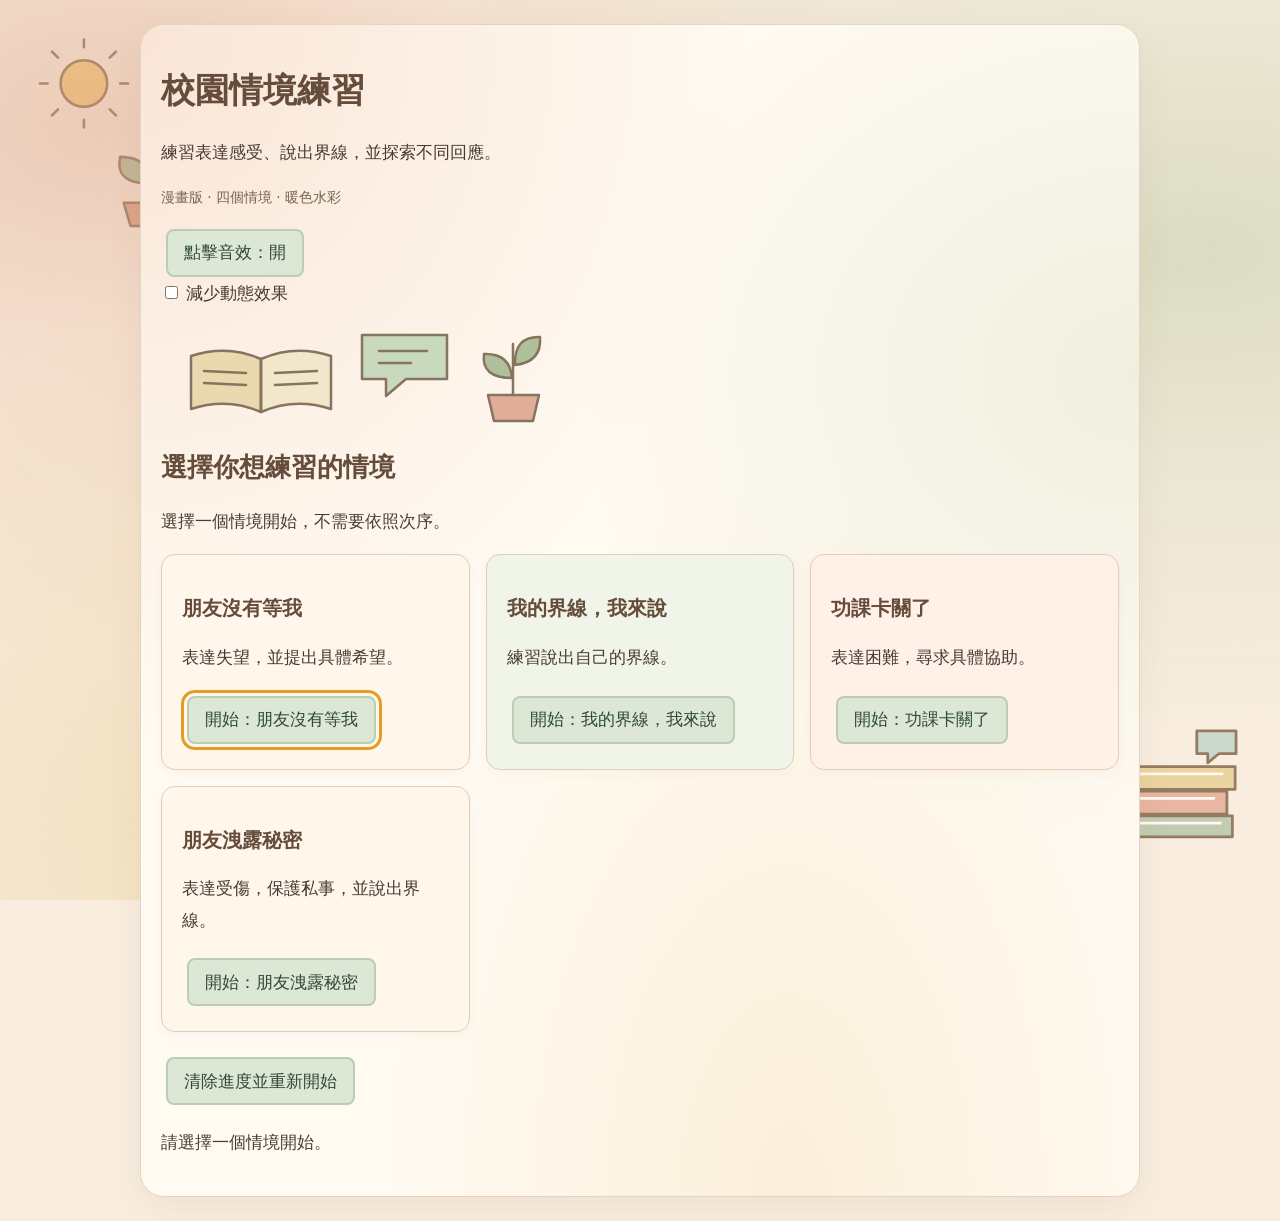
==== commit 23eb5fb6: "Integrate friendship-secret scenario with uploaded artwork and four-scenario progression" ====
--- a/index.html
+++ b/index.html
@@ -3,7 +3,7 @@
 /* Watercolor-inspired wash replaces the repeating grain and woven lines. */
 :root{--paper-grain:none}body{background-color:#f8eddf}body::before{background-image:radial-gradient(ellipse at 8% 14%,rgba(219,156,128,.42) 0%,rgba(230,179,151,.23) 22%,transparent 48%),radial-gradient(ellipse at 93% 28%,rgba(173,192,148,.38) 0%,rgba(188,205,167,.18) 26%,transparent 52%),radial-gradient(ellipse at 24% 92%,rgba(230,194,112,.32) 0%,transparent 48%);background-size:100% 100%;background-repeat:no-repeat}
 main{background-color:#fffaf2;background-image:radial-gradient(ellipse at 0% 0%,rgba(236,185,156,.32) 0%,transparent 43%),radial-gradient(ellipse at 100% 30%,rgba(189,206,169,.24) 0%,transparent 40%),radial-gradient(ellipse at 65% 100%,rgba(237,209,148,.26) 0%,transparent 44%);background-size:100% 100%;background-repeat:no-repeat}
-</style><script src="app.js?v=menu-integrated-1" defer></script></head><body><main><h1>校園情境練習</h1><p>練習表達感受、說出界線，並探索不同回應。</p><p class="build-label">漫畫版 · 暖色水彩更新 3</p><button id="sound" type="button" aria-pressed="true">點擊音效：開</button><label><input type="checkbox" id="motion"> 減少動態效果</label><section id="scenarioMenu" aria-labelledby="menuTitle"><h2 id="menuTitle">選擇你想練習的情境</h2><p>選擇一個情境開始，不需要依照次序。</p><div class="menu-grid"><article class="menu-card"><h3>朋友沒有等我</h3><p>表達失望，並提出具體希望。</p><button type="button" data-scenario="0">開始：朋友沒有等我</button></article><article class="menu-card"><h3>我的界線，我來說</h3><p>練習說出自己的界線。</p><button type="button" data-scenario="1">開始：我的界線，我來說</button></article><article class="menu-card"><h3>功課卡關了</h3><p>表達困難，尋求具體協助。</p><button type="button" data-scenario="2">開始：功課卡關了</button></article></div></section><section id="gameArea" hidden><label for="progress">練習進度</label><progress id="progress" max="18" value="0"></progress><p id="status" role="status" aria-live="polite"></p><div id="screen" tabindex="-1"></div><nav aria-label="遊戲操作"><button type="button" id="back">上一步</button><button type="button" id="next">繼續</button><button type="button" id="returnMenu">選擇其他情境</button></nav></section><button type="button" id="reset">清除進度並重新開始</button><p id="setupStatus" role="status">正在載入遊戲……</p><noscript>請啟用 JavaScript 才能選擇情境。</noscript><dialog id="zoom"><button id="close" type="button">關閉</button><img alt="放大的情境漫畫"></dialog></main><script>
+</style><script src="app.js?v=menu-integrated-1" defer></script><script src="secret-scenario.js?v=1" defer></script></head><body><main><h1>校園情境練習</h1><p>練習表達感受、說出界線，並探索不同回應。</p><p class="build-label">漫畫版 · 四個情境 · 暖色水彩</p><button id="sound" type="button" aria-pressed="true">點擊音效：開</button><label><input type="checkbox" id="motion"> 減少動態效果</label><section id="scenarioMenu" aria-labelledby="menuTitle"><h2 id="menuTitle">選擇你想練習的情境</h2><p>選擇一個情境開始，不需要依照次序。</p><div class="menu-grid"><article class="menu-card"><h3>朋友沒有等我</h3><p>表達失望，並提出具體希望。</p><button type="button" data-scenario="0">開始：朋友沒有等我</button></article><article class="menu-card"><h3>我的界線，我來說</h3><p>練習說出自己的界線。</p><button type="button" data-scenario="1">開始：我的界線，我來說</button></article><article class="menu-card"><h3>功課卡關了</h3><p>表達困難，尋求具體協助。</p><button type="button" data-scenario="2">開始：功課卡關了</button></article></div></section><section id="gameArea" hidden><label for="progress">練習進度</label><progress id="progress" max="24" value="0"></progress><p id="status" role="status" aria-live="polite"></p><div id="screen" tabindex="-1"></div><nav aria-label="遊戲操作"><button type="button" id="back">上一步</button><button type="button" id="next">繼續</button><button type="button" id="returnMenu">選擇其他情境</button></nav></section><button type="button" id="reset">清除進度並重新開始</button><p id="setupStatus" role="status">正在載入遊戲……</p><noscript>請啟用 JavaScript 才能選擇情境。</noscript><dialog id="zoom"><button id="close" type="button">關閉</button><img alt="放大的情境漫畫"></dialog></main><script>
 document.addEventListener('DOMContentLoaded',()=>{
  const get=id=>document.getElementById(id);
  if(typeof state==='undefined'||typeof render!=='function'){get('setupStatus').textContent='遊戲程式未能載入，請重新整理或檢查 app.js。';return;}
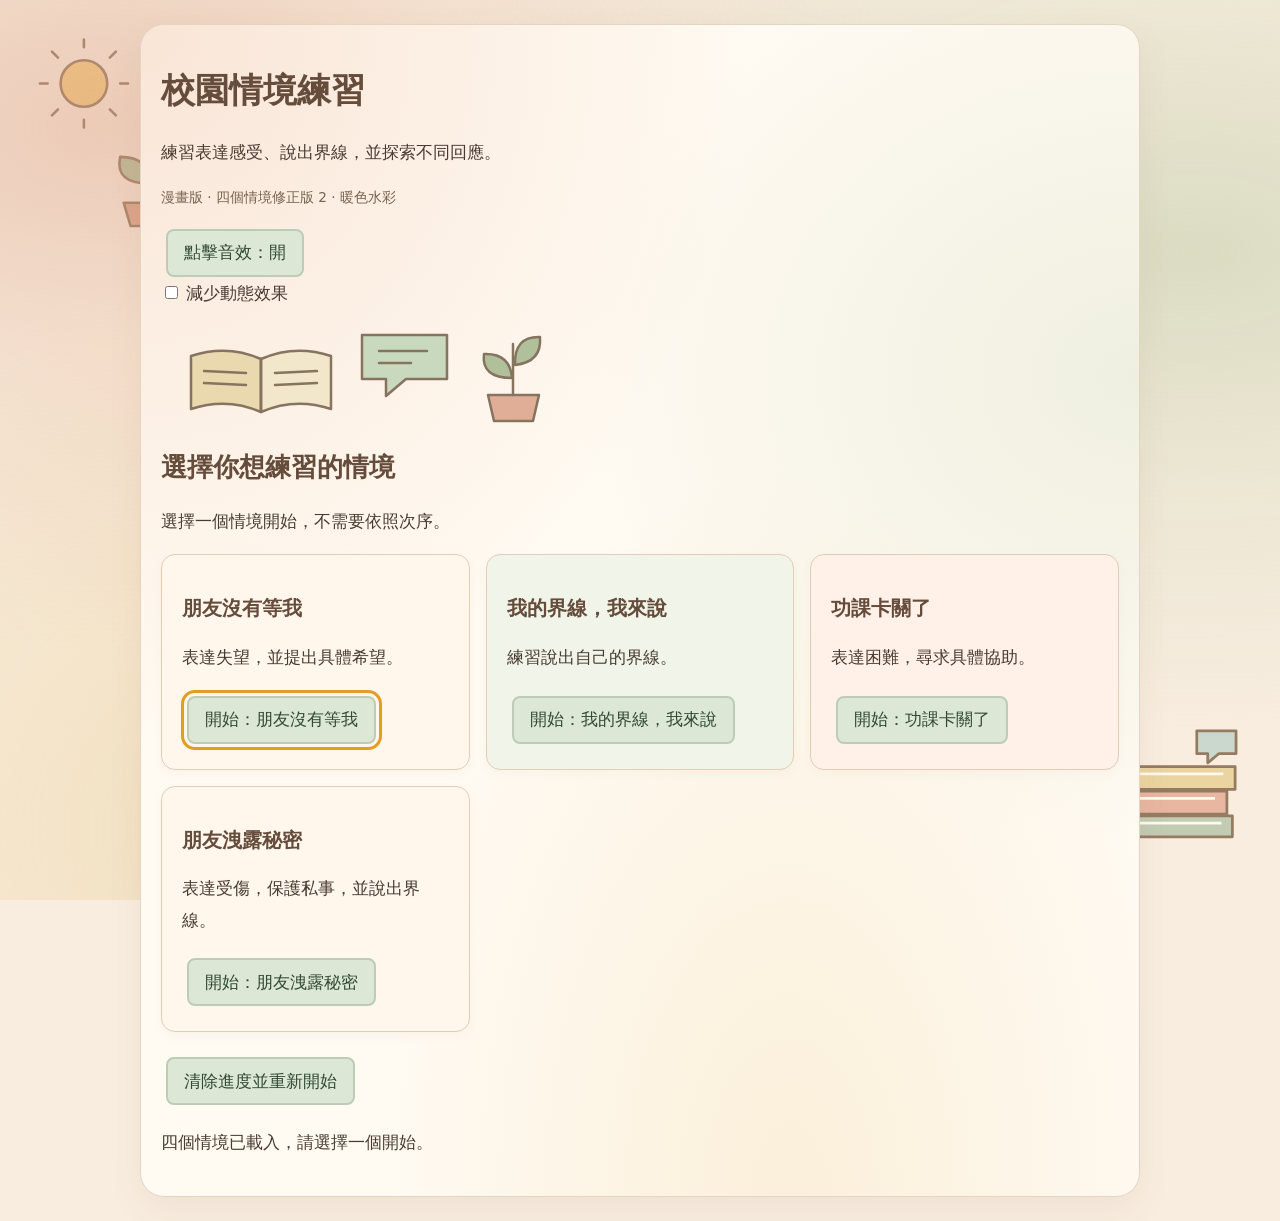
==== commit 95d59cec: "Fix missing fourth menu card by integrating secret scenario directly into entry page" ====
--- a/index.html
+++ b/index.html
@@ -1,21 +1,26 @@
 <!doctype html>
-<html lang="zh-Hant"><head><meta charset="utf-8"><meta name="viewport" content="width=device-width,initial-scale=1"><title>校園情境練習｜選擇情境</title><link rel="stylesheet" href="style.css?v=watercolor-3"><style>[hidden]{display:none!important}main{max-width:1000px;margin:auto;padding:20px}.menu-grid{display:grid;grid-template-columns:repeat(auto-fit,minmax(min(100%,240px),1fr));gap:16px}.menu-card{padding:20px;border:1px solid #b9ccd5;border-radius:14px;background:white;color:#173044}button{cursor:pointer;font:inherit;padding:10px 16px;margin:5px;border-radius:8px}button:focus-visible{outline:3px solid #e49d22;outline-offset:3px}#screen img,dialog img{max-width:100%;height:auto}dialog{max-width:95vw;max-height:95vh}dialog img{max-height:80vh;object-fit:contain}.build-label{color:#526574;font-size:.85rem}
-/* Watercolor-inspired wash replaces the repeating grain and woven lines. */
-:root{--paper-grain:none}body{background-color:#f8eddf}body::before{background-image:radial-gradient(ellipse at 8% 14%,rgba(219,156,128,.42) 0%,rgba(230,179,151,.23) 22%,transparent 48%),radial-gradient(ellipse at 93% 28%,rgba(173,192,148,.38) 0%,rgba(188,205,167,.18) 26%,transparent 52%),radial-gradient(ellipse at 24% 92%,rgba(230,194,112,.32) 0%,transparent 48%);background-size:100% 100%;background-repeat:no-repeat}
-main{background-color:#fffaf2;background-image:radial-gradient(ellipse at 0% 0%,rgba(236,185,156,.32) 0%,transparent 43%),radial-gradient(ellipse at 100% 30%,rgba(189,206,169,.24) 0%,transparent 40%),radial-gradient(ellipse at 65% 100%,rgba(237,209,148,.26) 0%,transparent 44%);background-size:100% 100%;background-repeat:no-repeat}
-</style><script src="app.js?v=menu-integrated-1" defer></script><script src="secret-scenario.js?v=1" defer></script></head><body><main><h1>校園情境練習</h1><p>練習表達感受、說出界線，並探索不同回應。</p><p class="build-label">漫畫版 · 四個情境 · 暖色水彩</p><button id="sound" type="button" aria-pressed="true">點擊音效：開</button><label><input type="checkbox" id="motion"> 減少動態效果</label><section id="scenarioMenu" aria-labelledby="menuTitle"><h2 id="menuTitle">選擇你想練習的情境</h2><p>選擇一個情境開始，不需要依照次序。</p><div class="menu-grid"><article class="menu-card"><h3>朋友沒有等我</h3><p>表達失望，並提出具體希望。</p><button type="button" data-scenario="0">開始：朋友沒有等我</button></article><article class="menu-card"><h3>我的界線，我來說</h3><p>練習說出自己的界線。</p><button type="button" data-scenario="1">開始：我的界線，我來說</button></article><article class="menu-card"><h3>功課卡關了</h3><p>表達困難，尋求具體協助。</p><button type="button" data-scenario="2">開始：功課卡關了</button></article></div></section><section id="gameArea" hidden><label for="progress">練習進度</label><progress id="progress" max="24" value="0"></progress><p id="status" role="status" aria-live="polite"></p><div id="screen" tabindex="-1"></div><nav aria-label="遊戲操作"><button type="button" id="back">上一步</button><button type="button" id="next">繼續</button><button type="button" id="returnMenu">選擇其他情境</button></nav></section><button type="button" id="reset">清除進度並重新開始</button><p id="setupStatus" role="status">正在載入遊戲……</p><noscript>請啟用 JavaScript 才能選擇情境。</noscript><dialog id="zoom"><button id="close" type="button">關閉</button><img alt="放大的情境漫畫"></dialog></main><script>
+<html lang="zh-Hant"><head><meta charset="utf-8"><meta name="viewport" content="width=device-width,initial-scale=1"><title>校園情境練習｜四個情境</title><link rel="stylesheet" href="style.css?v=watercolor-3"><style>[hidden]{display:none!important}main{max-width:1000px;margin:auto;padding:20px}.menu-grid{display:grid;grid-template-columns:repeat(auto-fit,minmax(min(100%,240px),1fr));gap:16px}.menu-card{padding:20px;border:1px solid #b9ccd5;border-radius:14px;background:white;color:#173044}button{cursor:pointer;font:inherit;padding:10px 16px;margin:5px;border-radius:8px}button:focus-visible{outline:3px solid #e49d22;outline-offset:3px}#screen img,dialog img{max-width:100%;height:auto}dialog{max-width:95vw;max-height:95vh}dialog img{max-height:80vh;object-fit:contain}.build-label{color:#526574;font-size:.85rem}:root{--paper-grain:none}body{background-color:#f8eddf}body::before{background-image:radial-gradient(ellipse at 8% 14%,rgba(219,156,128,.42) 0%,rgba(230,179,151,.23) 22%,transparent 48%),radial-gradient(ellipse at 93% 28%,rgba(173,192,148,.38) 0%,rgba(188,205,167,.18) 26%,transparent 52%),radial-gradient(ellipse at 24% 92%,rgba(230,194,112,.32) 0%,transparent 48%);background-size:100% 100%;background-repeat:no-repeat}main{background-color:#fffaf2;background-image:radial-gradient(ellipse at 0% 0%,rgba(236,185,156,.32) 0%,transparent 43%),radial-gradient(ellipse at 100% 30%,rgba(189,206,169,.24) 0%,transparent 40%),radial-gradient(ellipse at 65% 100%,rgba(237,209,148,.26) 0%,transparent 44%);background-size:100% 100%;background-repeat:no-repeat}</style><script src="app.js?v=four-menu-repair-2" defer></script></head><body><main><h1>校園情境練習</h1><p>練習表達感受、說出界線，並探索不同回應。</p><p class="build-label">漫畫版 · 四個情境修正版 2 · 暖色水彩</p><button id="sound" type="button" aria-pressed="true">點擊音效：開</button><label><input type="checkbox" id="motion"> 減少動態效果</label><section id="scenarioMenu" aria-labelledby="menuTitle"><h2 id="menuTitle">選擇你想練習的情境</h2><p>選擇一個情境開始，不需要依照次序。</p><div class="menu-grid"><article class="menu-card"><h3>朋友沒有等我</h3><p>表達失望，並提出具體希望。</p><button type="button" data-scenario="0">開始：朋友沒有等我</button></article><article class="menu-card"><h3>我的界線，我來說</h3><p>練習說出自己的界線。</p><button type="button" data-scenario="1">開始：我的界線，我來說</button></article><article class="menu-card"><h3>功課卡關了</h3><p>表達困難，尋求具體協助。</p><button type="button" data-scenario="2">開始：功課卡關了</button></article><article class="menu-card"><h3>朋友洩露秘密</h3><p>表達受傷，保護私事，並說出界線。</p><button type="button" data-scenario="3">開始：朋友洩露秘密</button></article></div></section><section id="gameArea" hidden><label for="progress">練習進度</label><progress id="progress" max="24" value="0"></progress><p id="status" role="status" aria-live="polite"></p><div id="screen" tabindex="-1"></div><nav aria-label="遊戲操作"><button type="button" id="back">上一步</button><button type="button" id="next">繼續</button><button type="button" id="returnMenu">選擇其他情境</button></nav></section><button type="button" id="reset">清除進度並重新開始</button><p id="setupStatus" role="status">正在載入遊戲……</p><noscript>請啟用 JavaScript 才能開始情境練習。</noscript><dialog id="zoom"><button id="close" type="button">關閉</button><img alt="放大的情境漫畫"></dialog></main><script>
 document.addEventListener('DOMContentLoaded',()=>{
  const get=id=>document.getElementById(id);
- if(typeof state==='undefined'||typeof render!=='function'){get('setupStatus').textContent='遊戲程式未能載入，請重新整理或檢查 app.js。';return;}
- function showMenu(){version++;pending=null;get('gameArea').hidden=true;get('scenarioMenu').hidden=false;get('scenarioMenu').querySelector('button').focus();}
- document.querySelectorAll('[data-scenario]').forEach(b=>b.addEventListener('click',()=>{version++;pending=null;state.i=Number(b.dataset.scenario);state.step=0;save();get('scenarioMenu').hidden=true;get('gameArea').hidden=false;get('back').hidden=false;render();}));
- get('returnMenu').addEventListener('click',showMenu);
- get('reset').addEventListener('click',e=>{e.preventDefault();e.stopImmediatePropagation();if(confirm('清除所有進度並返回情境選單？')){state=fresh();save();showMenu();}},true);
+ function report(message){get('setupStatus').textContent=message;}
+ if(typeof state==='undefined'||typeof render!=='function'||typeof scenes==='undefined'){report('遊戲程式未能載入，請重新整理或檢查 app.js。');document.querySelectorAll('[data-scenario]').forEach(b=>b.disabled=true);return;}
+ try{
+ const EXTRA_KEY='story-lab-four-scenarios-v1';
+ if(!scenes.some(s=>s.file==='friend-secret'))scenes.push({title:'朋友洩露秘密',file:'friend-secret',intro:'你以為是朋友之間的私事，卻發現其他同學也知道了。你可以表達受傷，並說出自己的界線。',labels:['A｜公開指責','B｜忍住不說','C｜私下設立界線'],words:['你怎可以把我的秘密告訴所有人！','先不說出來，把難過留在心裡。','你把我的秘密告訴別人，我感到不被尊重。請不要再分享我的私事。'],feedback:[['信任被打破，感到生氣或受傷是可以理解的。','你有權要求對方停止轉述，不需要先隱藏自己的感受。','如果情況容許，可以找較安靜的地方說清楚界線，避免在公開爭吵中讓更多人知道私事。'],['一時說不出口，不代表你接受了這件事，也不是你的錯。','你可以先整理心情，等準備好再談，或請信任的人陪你表達。','可以說：我現在還很難過，想先靜一靜。請不要再分享我的私事。'],['你說出了事情帶來的影響，也清楚要求停止分享。','對方道歉後，你仍然可以需要時間，不必立即原諒或恢復原來的信任。','若私事繼續被轉述，可以找信任的老師、家人或支援者協助。']],parts:[['當你把我的私事告訴別人時','你從來都不值得信任'],['我感到受傷和失望','你就是一個壞朋友'],['請不要再分享我的私事。','我想先靜一靜，等準備好再談。']]});
+ function normalize(){for(const k of ['feelings','answers','builds']){if(!Array.isArray(state[k]))state[k]=[];while(state[k].length<scenes.length)state[k].push(null);state[k]=state[k].slice(0,scenes.length);}}
+ try{const old=JSON.parse(localStorage.getItem(EXTRA_KEY));if(old&&Number.isInteger(old.i)&&old.i>=0&&old.i<scenes.length&&Number.isInteger(old.step)&&old.step>=0&&old.step<6&&['feelings','answers','builds'].every(k=>Array.isArray(old[k])&&old[k].length===scenes.length)&&old.answers.every(n=>n===null||(Number.isInteger(n)&&n>=0&&n<3))){state=old;if(state.step===4&&state.answers[state.i]===null)state.step=3;}}catch(e){}
+ normalize();
+ const originalSave=save;save=function(){normalize();originalSave();try{localStorage.setItem(EXTRA_KEY,JSON.stringify(state));}catch(e){}};
+ const originalRender=render;render=async function(){normalize();const expected=version+1;get('progress').max=scenes.length*6;await originalRender();if(version!==expected)return;const marker=get('screen').querySelector('small');if(marker)marker.textContent=`情境 ${state.i+1} / ${scenes.length} · 階段 ${state.step+1} / 6`;if(state.step===5)get('next').textContent=state.i===scenes.length-1?'完成練習':'下一個情境';};
+ function showMenu(){version++;pending=null;get('gameArea').hidden=true;get('scenarioMenu').hidden=false;report('四個情境已載入，請選擇一個開始。');get('scenarioMenu').querySelector('button').focus();}
+ document.querySelectorAll('[data-scenario]').forEach(b=>b.addEventListener('click',()=>{version++;pending=null;state.i=Number(b.dataset.scenario);state.step=0;save();get('scenarioMenu').hidden=true;get('gameArea').hidden=false;get('back').hidden=false;report('');render();}));
+ get('next').addEventListener('click',e=>{if(state.step!==5)return;e.preventDefault();e.stopImmediatePropagation();if(state.i<scenes.length-1){state.i++;state.step=0;render();}else{save();version++;pending=null;get('screen').replaceChildren(el('h2','這次練習完成！'),el('p','你的感受和界線值得被聽見，不需要一次說得完美。你可以返回選單，繼續探索其他情境。'),btn('返回情境選單',showMenu));get('next').hidden=true;get('back').disabled=true;get('progress').value=scenes.length*6;get('status').textContent='這次練習完成。';get('screen').focus({preventScroll:true});}},true);
+ get('returnMenu').addEventListener('click',showMenu);get('reset').addEventListener('click',e=>{e.preventDefault();e.stopImmediatePropagation();if(confirm('清除所有進度並返回情境選單？')){state=fresh();save();showMenu();}},true);
  let sound=true,audio;try{sound=localStorage.getItem('dialogue-click-sound')!=='off';}catch(e){}
  function update(){get('sound').textContent=sound?'點擊音效：開':'點擊音效：關';get('sound').setAttribute('aria-pressed',String(sound));}
  function beep(){if(!sound)return;try{const A=window.AudioContext||window.webkitAudioContext;if(!A)return;audio=audio||new A();const play=()=>{const t=audio.currentTime,o=audio.createOscillator(),g=audio.createGain();o.frequency.setValueAtTime(700,t);o.frequency.exponentialRampToValueAtTime(440,t+.05);g.gain.setValueAtTime(.0001,t);g.gain.exponentialRampToValueAtTime(.04,t+.005);g.gain.exponentialRampToValueAtTime(.0001,t+.06);o.connect(g);g.connect(audio.destination);o.start(t);o.stop(t+.07);o.onended=()=>{o.disconnect();g.disconnect();};};if(audio.state==='suspended')audio.resume().then(play).catch(()=>{});else if(audio.state==='running')play();}catch(e){}}
- document.addEventListener('click',e=>{if(!(e.target instanceof Element))return;const b=e.target.closest('button');if(b&&!b.disabled&&b.id!=='sound')beep();},true);
- get('sound').addEventListener('click',()=>{sound=!sound;try{localStorage.setItem('dialogue-click-sound',sound?'on':'off');}catch(e){}update();if(sound)beep();});
- update();get('setupStatus').textContent='請選擇一個情境開始。';showMenu();
+ document.addEventListener('click',e=>{if(!(e.target instanceof Element))return;const b=e.target.closest('button');if(b&&!b.disabled&&b.id!=='sound')beep();},true);get('sound').addEventListener('click',()=>{sound=!sound;try{localStorage.setItem('dialogue-click-sound',sound?'on':'off');}catch(e){}update();if(sound)beep();});
+ save();update();showMenu();
+ }catch(error){report('情境初始化失敗：'+error.message);console.error(error);}
 });
 </script></body></html>
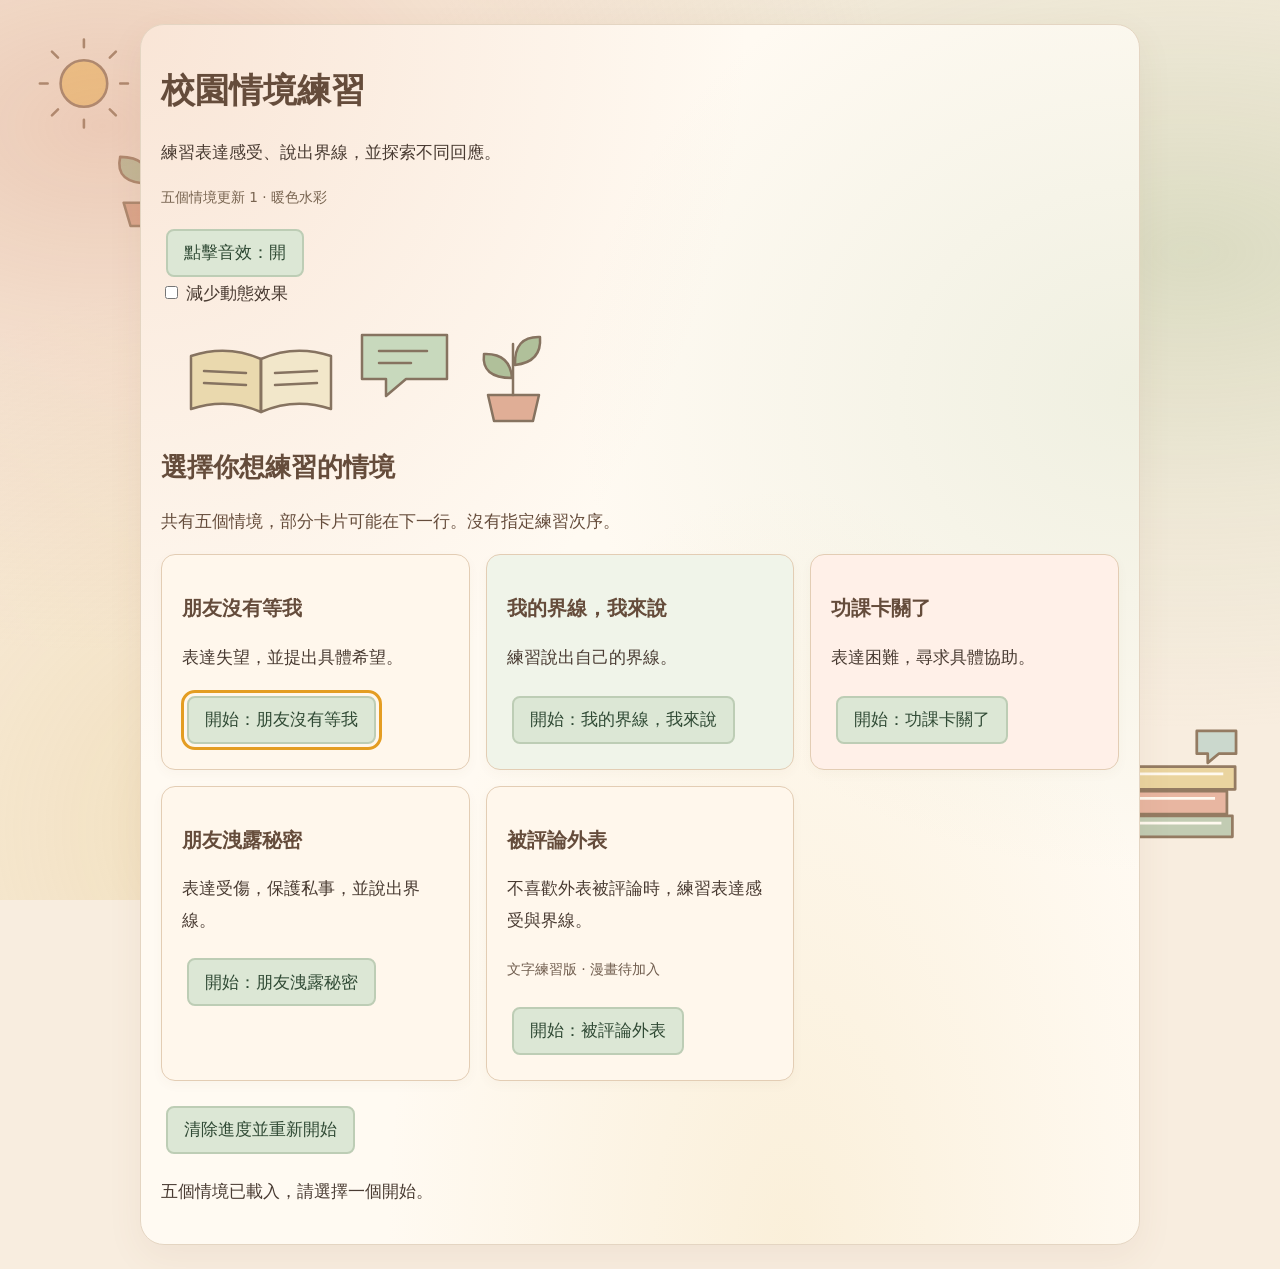
==== commit 7d59e39e: "Add fifth appearance-comment scenario with text fallback and five-card menu" ====
--- a/index.html
+++ b/index.html
@@ -1,5 +1,5 @@
 <!doctype html>
-<html lang="zh-Hant"><head><meta charset="utf-8"><meta name="viewport" content="width=device-width,initial-scale=1"><title>校園情境練習｜四個情境</title><link rel="stylesheet" href="style.css?v=watercolor-3"><style>[hidden]{display:none!important}main{max-width:1000px;margin:auto;padding:20px}.menu-grid{display:grid;grid-template-columns:repeat(auto-fit,minmax(min(100%,240px),1fr));gap:16px}.menu-card{padding:20px;border:1px solid #b9ccd5;border-radius:14px;background:white;color:#173044}button{cursor:pointer;font:inherit;padding:10px 16px;margin:5px;border-radius:8px}button:focus-visible{outline:3px solid #e49d22;outline-offset:3px}#screen img,dialog img{max-width:100%;height:auto}dialog{max-width:95vw;max-height:95vh}dialog img{max-height:80vh;object-fit:contain}.build-label{color:#526574;font-size:.85rem}:root{--paper-grain:none}body{background-color:#f8eddf}body::before{background-image:radial-gradient(ellipse at 8% 14%,rgba(219,156,128,.42) 0%,rgba(230,179,151,.23) 22%,transparent 48%),radial-gradient(ellipse at 93% 28%,rgba(173,192,148,.38) 0%,rgba(188,205,167,.18) 26%,transparent 52%),radial-gradient(ellipse at 24% 92%,rgba(230,194,112,.32) 0%,transparent 48%);background-size:100% 100%;background-repeat:no-repeat}main{background-color:#fffaf2;background-image:radial-gradient(ellipse at 0% 0%,rgba(236,185,156,.32) 0%,transparent 43%),radial-gradient(ellipse at 100% 30%,rgba(189,206,169,.24) 0%,transparent 40%),radial-gradient(ellipse at 65% 100%,rgba(237,209,148,.26) 0%,transparent 44%);background-size:100% 100%;background-repeat:no-repeat}</style><script src="app.js?v=four-menu-repair-2" defer></script></head><body><main><h1>校園情境練習</h1><p>練習表達感受、說出界線，並探索不同回應。</p><p class="build-label">漫畫版 · 四個情境修正版 2 · 暖色水彩</p><button id="sound" type="button" aria-pressed="true">點擊音效：開</button><label><input type="checkbox" id="motion"> 減少動態效果</label><section id="scenarioMenu" aria-labelledby="menuTitle"><h2 id="menuTitle">選擇你想練習的情境</h2><p>選擇一個情境開始，不需要依照次序。</p><div class="menu-grid"><article class="menu-card"><h3>朋友沒有等我</h3><p>表達失望，並提出具體希望。</p><button type="button" data-scenario="0">開始：朋友沒有等我</button></article><article class="menu-card"><h3>我的界線，我來說</h3><p>練習說出自己的界線。</p><button type="button" data-scenario="1">開始：我的界線，我來說</button></article><article class="menu-card"><h3>功課卡關了</h3><p>表達困難，尋求具體協助。</p><button type="button" data-scenario="2">開始：功課卡關了</button></article><article class="menu-card"><h3>朋友洩露秘密</h3><p>表達受傷，保護私事，並說出界線。</p><button type="button" data-scenario="3">開始：朋友洩露秘密</button></article></div></section><section id="gameArea" hidden><label for="progress">練習進度</label><progress id="progress" max="24" value="0"></progress><p id="status" role="status" aria-live="polite"></p><div id="screen" tabindex="-1"></div><nav aria-label="遊戲操作"><button type="button" id="back">上一步</button><button type="button" id="next">繼續</button><button type="button" id="returnMenu">選擇其他情境</button></nav></section><button type="button" id="reset">清除進度並重新開始</button><p id="setupStatus" role="status">正在載入遊戲……</p><noscript>請啟用 JavaScript 才能開始情境練習。</noscript><dialog id="zoom"><button id="close" type="button">關閉</button><img alt="放大的情境漫畫"></dialog></main><script>
+<html lang="zh-Hant"><head><meta charset="utf-8"><meta name="viewport" content="width=device-width,initial-scale=1"><title>校園情境練習｜五個情境</title><link rel="stylesheet" href="style.css?v=watercolor-3"><style>[hidden]{display:none!important}main{max-width:1000px;margin:auto;padding:20px}.menu-grid{display:grid;grid-template-columns:repeat(auto-fit,minmax(min(100%,240px),1fr));gap:16px}.menu-card{padding:20px;border:1px solid #b9ccd5;border-radius:14px;background:white;color:#173044}button{cursor:pointer;font:inherit;padding:10px 16px;margin:5px;border-radius:8px}button:focus-visible{outline:3px solid #e49d22;outline-offset:3px}#screen img,dialog img{max-width:100%;height:auto}dialog{max-width:95vw;max-height:95vh}dialog img{max-height:80vh;object-fit:contain}.build-label{color:#526574;font-size:.85rem}:root{--paper-grain:none}body{background-color:#f8eddf}body::before{background-image:radial-gradient(ellipse at 8% 14%,rgba(219,156,128,.42) 0%,rgba(230,179,151,.23) 22%,transparent 48%),radial-gradient(ellipse at 93% 28%,rgba(173,192,148,.38) 0%,rgba(188,205,167,.18) 26%,transparent 52%),radial-gradient(ellipse at 24% 92%,rgba(230,194,112,.32) 0%,transparent 48%);background-size:100% 100%;background-repeat:no-repeat}main{background-color:#fffaf2;background-image:radial-gradient(ellipse at 0% 0%,rgba(236,185,156,.32) 0%,transparent 43%),radial-gradient(ellipse at 100% 30%,rgba(189,206,169,.24) 0%,transparent 40%),radial-gradient(ellipse at 65% 100%,rgba(237,209,148,.26) 0%,transparent 44%);background-size:100% 100%;background-repeat:no-repeat}.story-text{white-space:pre-line;line-height:1.9}.menu-count{color:#654c3b}</style><script src="app.js?v=five-scenarios-1" defer></script></head><body><main><h1>校園情境練習</h1><p>練習表達感受、說出界線，並探索不同回應。</p><p class="build-label">五個情境更新 1 · 暖色水彩</p><button id="sound" type="button" aria-pressed="true">點擊音效：開</button><label><input type="checkbox" id="motion"> 減少動態效果</label><section id="scenarioMenu" aria-labelledby="menuTitle"><h2 id="menuTitle">選擇你想練習的情境</h2><p class="menu-count">共有五個情境，部分卡片可能在下一行。沒有指定練習次序。</p><div class="menu-grid"><article class="menu-card"><h3>朋友沒有等我</h3><p>表達失望，並提出具體希望。</p><button type="button" data-scenario="0">開始：朋友沒有等我</button></article><article class="menu-card"><h3>我的界線，我來說</h3><p>練習說出自己的界線。</p><button type="button" data-scenario="1">開始：我的界線，我來說</button></article><article class="menu-card"><h3>功課卡關了</h3><p>表達困難，尋求具體協助。</p><button type="button" data-scenario="2">開始：功課卡關了</button></article><article class="menu-card"><h3>朋友洩露秘密</h3><p>表達受傷，保護私事，並說出界線。</p><button type="button" data-scenario="3">開始：朋友洩露秘密</button></article><article class="menu-card"><h3>被評論外表</h3><p>不喜歡外表被評論時，練習表達感受與界線。</p><p><small>文字練習版 · 漫畫待加入</small></p><button type="button" data-scenario="4">開始：被評論外表</button></article></div></section><section id="gameArea" hidden><label for="progress">練習進度</label><progress id="progress" max="30" value="0"></progress><p id="status" role="status" aria-live="polite"></p><div id="screen" tabindex="-1"></div><nav aria-label="遊戲操作"><button type="button" id="back">上一步</button><button type="button" id="next">繼續</button><button type="button" id="returnMenu">選擇其他情境</button></nav></section><button type="button" id="reset">清除進度並重新開始</button><p id="setupStatus" role="status">正在載入遊戲……</p><noscript>請啟用 JavaScript 才能開始情境練習。</noscript><dialog id="zoom"><button id="close" type="button">關閉</button><img alt="放大的情境漫畫"></dialog></main><script>
 document.addEventListener('DOMContentLoaded',()=>{
  const get=id=>document.getElementById(id);
  function report(message){get('setupStatus').textContent=message;}
@@ -7,12 +7,23 @@
  try{
  const EXTRA_KEY='story-lab-four-scenarios-v1';
  if(!scenes.some(s=>s.file==='friend-secret'))scenes.push({title:'朋友洩露秘密',file:'friend-secret',intro:'你以為是朋友之間的私事，卻發現其他同學也知道了。你可以表達受傷，並說出自己的界線。',labels:['A｜公開指責','B｜忍住不說','C｜私下設立界線'],words:['你怎可以把我的秘密告訴所有人！','先不說出來，把難過留在心裡。','你把我的秘密告訴別人，我感到不被尊重。請不要再分享我的私事。'],feedback:[['信任被打破，感到生氣或受傷是可以理解的。','你有權要求對方停止轉述，不需要先隱藏自己的感受。','如果情況容許，可以找較安靜的地方說清楚界線，避免在公開爭吵中讓更多人知道私事。'],['一時說不出口，不代表你接受了這件事，也不是你的錯。','你可以先整理心情，等準備好再談，或請信任的人陪你表達。','可以說：我現在還很難過，想先靜一靜。請不要再分享我的私事。'],['你說出了事情帶來的影響，也清楚要求停止分享。','對方道歉後，你仍然可以需要時間，不必立即原諒或恢復原來的信任。','若私事繼續被轉述，可以找信任的老師、家人或支援者協助。']],parts:[['當你把我的私事告訴別人時','你從來都不值得信任'],['我感到受傷和失望','你就是一個壞朋友'],['請不要再分享我的私事。','我想先靜一靜，等準備好再談。']]});
+ if(!scenes.some(s=>s.file==='appearance-comments'))scenes.push({title:'被評論外表',file:'appearance-comments',textOnly:true,intro:'同學評論你的髮型，讓你不舒服。你不需要證明自己好看，也可以要求對方尊重你的界線。',story:['在學校走廊，同學說：「你這個髮型好奇怪喔！」\n你心想：「我喜歡這個髮型，可是聽到這樣說，心裡很不舒服。」','你停一停，留意到自己有點受傷，也有點生氣。\n提示：不舒服的感受值得被重視。可以先整理心情，再決定怎樣回應。','你說：「你這樣評論我的外表，我覺得不舒服。請不要再這樣說。」','同學說：「對不起，我會停止。」\n這是其中一種可能的回應，不代表每次都會如此。如果對方繼續，可以離開並找信任的人協助。'],labels:['A｜反擊外表','B｜勉強附和','C｜說出界線'],words:['你的髮型才難看！','哈哈，對啊……（心裡其實難過）','我不喜歡這種評論，請不要再說。'],feedback:[['你想保護自己，也想讓對方知道這句話不好受。','反擊外表可能讓爭吵升級，卻未說清楚你希望對方停止甚麼。','可以試說：我不喜歡你這樣評論我的外表，請停止。'],['笑著回應，不代表你真的舒服，也不代表你同意這種評論。','你可以先離開或整理心情，之後再表達界線，也可以請人陪你說。','可以說：剛才我笑了，但其實不舒服。請不要再拿我的外表開玩笑。'],['你清楚說出了不舒服和希望對方停止的事。','你的界線不需要得到所有人認同，才值得被尊重。','如果對方繼續，或你不想獨自處理，可以找信任的老師、家人或支援者。']],parts:[['當你拿我的髮型開玩笑時','你的外表才有問題'],['我感到不舒服和難過','你就是想讓我難堪'],['請停止評論我的外表。','我想先離開，之後再談。']]});
  function normalize(){for(const k of ['feelings','answers','builds']){if(!Array.isArray(state[k]))state[k]=[];while(state[k].length<scenes.length)state[k].push(null);state[k]=state[k].slice(0,scenes.length);}}
- try{const old=JSON.parse(localStorage.getItem(EXTRA_KEY));if(old&&Number.isInteger(old.i)&&old.i>=0&&old.i<scenes.length&&Number.isInteger(old.step)&&old.step>=0&&old.step<6&&['feelings','answers','builds'].every(k=>Array.isArray(old[k])&&old[k].length===scenes.length)&&old.answers.every(n=>n===null||(Number.isInteger(n)&&n>=0&&n<3))){state=old;if(state.step===4&&state.answers[state.i]===null)state.step=3;}}catch(e){}
+ try{const old=JSON.parse(localStorage.getItem(EXTRA_KEY));if(old&&Number.isInteger(old.i)&&old.i>=0&&old.i<scenes.length&&Number.isInteger(old.step)&&old.step>=0&&old.step<6&&['feelings','answers','builds'].every(k=>Array.isArray(old[k])&&old[k].length>=3&&old[k].length<=scenes.length)&&old.answers.every(n=>n===null||(Number.isInteger(n)&&n>=0&&n<3))){state=old;if(state.step===4&&state.answers[state.i]==null)state.step=3;}}catch(e){}
  normalize();
  const originalSave=save;save=function(){normalize();originalSave();try{localStorage.setItem(EXTRA_KEY,JSON.stringify(state));}catch(e){}};
- const originalRender=render;render=async function(){normalize();const expected=version+1;get('progress').max=scenes.length*6;await originalRender();if(version!==expected)return;const marker=get('screen').querySelector('small');if(marker)marker.textContent=`情境 ${state.i+1} / ${scenes.length} · 階段 ${state.step+1} / 6`;if(state.step===5)get('next').textContent=state.i===scenes.length-1?'完成練習':'下一個情境';};
- function showMenu(){version++;pending=null;get('gameArea').hidden=true;get('scenarioMenu').hidden=false;report('四個情境已載入，請選擇一個開始。');get('scenarioMenu').querySelector('button').focus();}
+ const originalRender=render;
+ render=async function(){
+ normalize();const s=scenes[state.i];get('progress').max=scenes.length*6;
+ if(!s.textOnly){const expected=version+1;await originalRender();if(version!==expected)return;const marker=get('screen').querySelector('small');if(marker)marker.textContent=`情境 ${state.i+1} / ${scenes.length} · 階段 ${state.step+1} / 6`;if(state.step===5)get('next').textContent=state.i===scenes.length-1?'完成練習':'下一個情境';return;}
+ version++;pending=null;save();const box=get('screen');box.replaceChildren(el('small',`情境 ${state.i+1} / ${scenes.length} · 階段 ${state.step+1} / 6 · 文字練習版`),el('h2',s.title));get('progress').value=state.i*6+state.step+1;get('back').disabled=state.i===0&&state.step===0;get('next').hidden=false;get('next').disabled=false;get('next').textContent=state.step===5?'完成練習':'繼續';get('status').textContent='';
+ if(state.step<2){box.append(el('p',s.intro),el('p',s.story[state.step],'box story-text'));}
+ if(state.step===2){box.append(el('h3','你可能有甚麼感受？'),el('p','選一個最貼近的感受，沒有標準答案。'));const chips=el('div',null,'chips');for(const f of ['不舒服','受傷','生氣','難過','不安','不確定']){const b=btn(f,()=>{state.feelings[state.i]=f;save();render();});b.classList.toggle('selected',state.feelings[state.i]===f);b.setAttribute('aria-pressed',String(state.feelings[state.i]===f));chips.append(b);}box.append(chips);get('next').disabled=!state.feelings[state.i];}
+ if(state.step===3){box.append(el('h3','你會怎樣回應？'));const grid=el('div',null,'grid');s.labels.forEach((label,n)=>{const card=el('article',null,'card'),b=btn(label,()=>{pending=n;for(const c of grid.children)c.classList.toggle('selected',c===card);for(const x of grid.querySelectorAll('button'))x.setAttribute('aria-pressed',String(x===b));get('next').disabled=false;});b.setAttribute('aria-pressed','false');card.append(el('p',s.words[n]),b);grid.append(card);});box.append(grid);get('next').disabled=true;get('next').textContent='看看回應與提示';}
+ if(state.step===4){const n=state.answers[state.i];box.append(el('h3',`你選了 ${s.labels[n]}`));s.feedback[n].forEach(t=>box.append(el('p',t,'box')));box.append(btn('試另一個回應',()=>{state.step=3;render();}),el('p','以下是其中一種示範回應，不代表每個選項都會得到相同結果。'),el('p',s.story[2],'box story-text'));}
+ if(state.step===5){box.append(el('p',s.story[3],'box story-text'));builder(s);}box.focus({preventScroll:true});
+ };
+ function showMenu(){version++;pending=null;get('gameArea').hidden=true;get('scenarioMenu').hidden=false;report('五個情境已載入，請選擇一個開始。');get('scenarioMenu').querySelector('button').focus();}
  document.querySelectorAll('[data-scenario]').forEach(b=>b.addEventListener('click',()=>{version++;pending=null;state.i=Number(b.dataset.scenario);state.step=0;save();get('scenarioMenu').hidden=true;get('gameArea').hidden=false;get('back').hidden=false;report('');render();}));
  get('next').addEventListener('click',e=>{if(state.step!==5)return;e.preventDefault();e.stopImmediatePropagation();if(state.i<scenes.length-1){state.i++;state.step=0;render();}else{save();version++;pending=null;get('screen').replaceChildren(el('h2','這次練習完成！'),el('p','你的感受和界線值得被聽見，不需要一次說得完美。你可以返回選單，繼續探索其他情境。'),btn('返回情境選單',showMenu));get('next').hidden=true;get('back').disabled=true;get('progress').value=scenes.length*6;get('status').textContent='這次練習完成。';get('screen').focus({preventScroll:true});}},true);
  get('returnMenu').addEventListener('click',showMenu);get('reset').addEventListener('click',e=>{e.preventDefault();e.stopImmediatePropagation();if(confirm('清除所有進度並返回情境選單？')){state=fresh();save();showMenu();}},true);
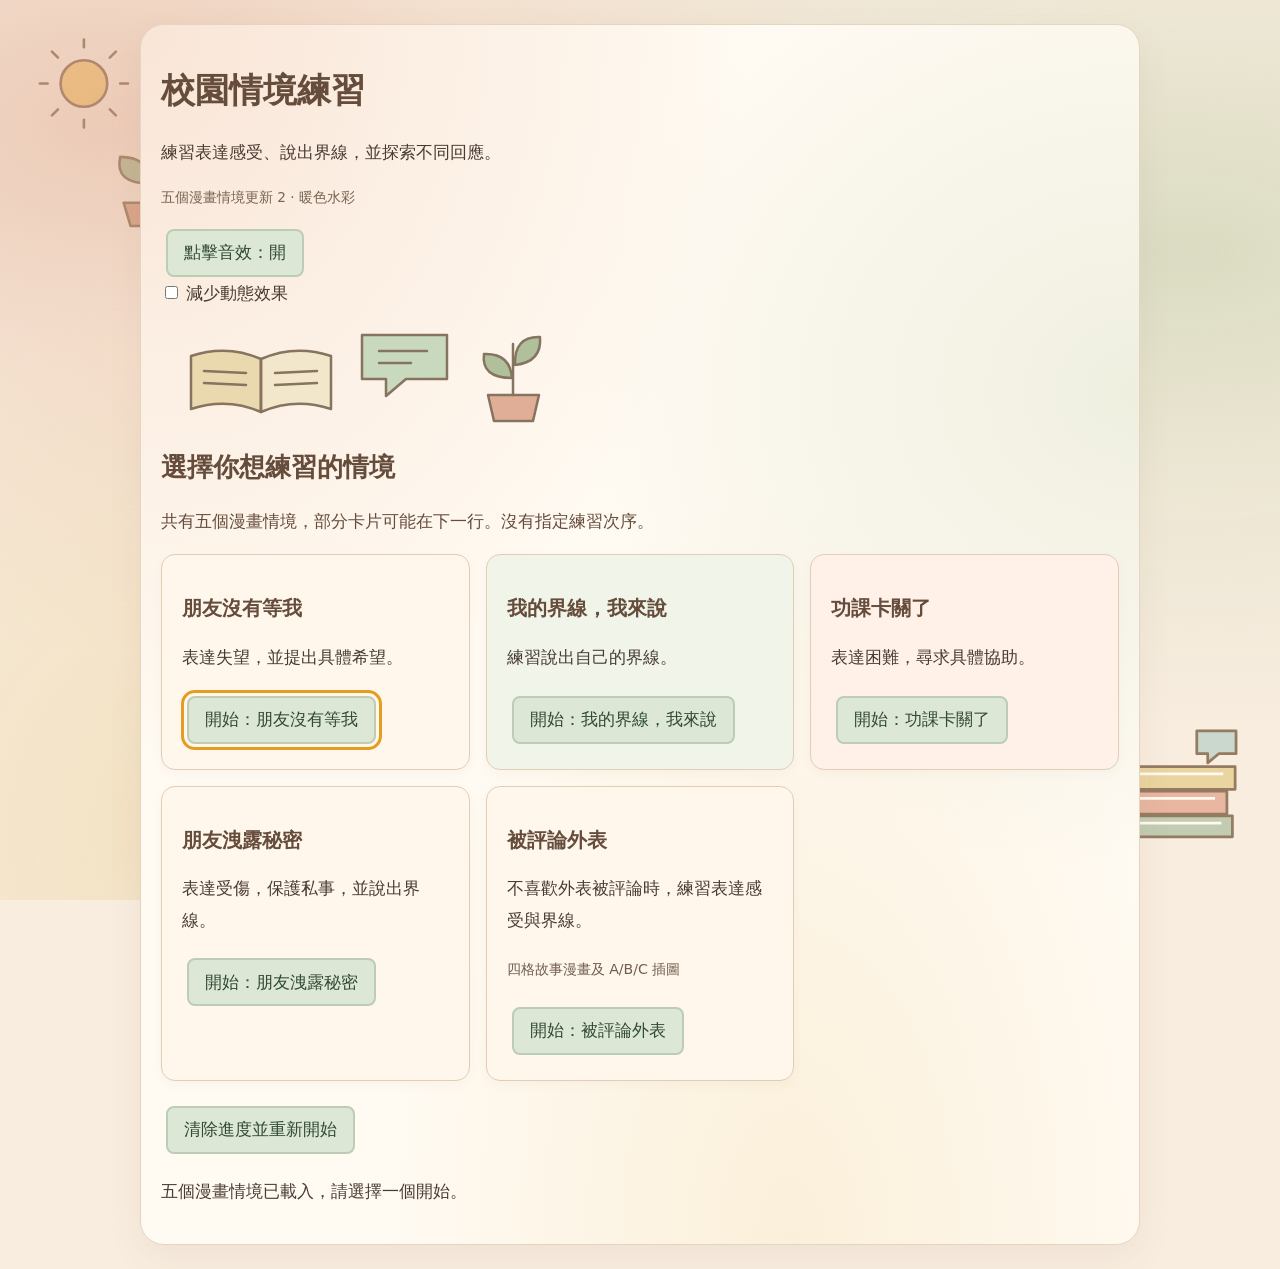
==== commit 441197c1: "Enable appearance-comment story and choice PNG comics" ====
--- a/index.html
+++ b/index.html
@@ -1,5 +1,5 @@
 <!doctype html>
-<html lang="zh-Hant"><head><meta charset="utf-8"><meta name="viewport" content="width=device-width,initial-scale=1"><title>校園情境練習｜五個情境</title><link rel="stylesheet" href="style.css?v=watercolor-3"><style>[hidden]{display:none!important}main{max-width:1000px;margin:auto;padding:20px}.menu-grid{display:grid;grid-template-columns:repeat(auto-fit,minmax(min(100%,240px),1fr));gap:16px}.menu-card{padding:20px;border:1px solid #b9ccd5;border-radius:14px;background:white;color:#173044}button{cursor:pointer;font:inherit;padding:10px 16px;margin:5px;border-radius:8px}button:focus-visible{outline:3px solid #e49d22;outline-offset:3px}#screen img,dialog img{max-width:100%;height:auto}dialog{max-width:95vw;max-height:95vh}dialog img{max-height:80vh;object-fit:contain}.build-label{color:#526574;font-size:.85rem}:root{--paper-grain:none}body{background-color:#f8eddf}body::before{background-image:radial-gradient(ellipse at 8% 14%,rgba(219,156,128,.42) 0%,rgba(230,179,151,.23) 22%,transparent 48%),radial-gradient(ellipse at 93% 28%,rgba(173,192,148,.38) 0%,rgba(188,205,167,.18) 26%,transparent 52%),radial-gradient(ellipse at 24% 92%,rgba(230,194,112,.32) 0%,transparent 48%);background-size:100% 100%;background-repeat:no-repeat}main{background-color:#fffaf2;background-image:radial-gradient(ellipse at 0% 0%,rgba(236,185,156,.32) 0%,transparent 43%),radial-gradient(ellipse at 100% 30%,rgba(189,206,169,.24) 0%,transparent 40%),radial-gradient(ellipse at 65% 100%,rgba(237,209,148,.26) 0%,transparent 44%);background-size:100% 100%;background-repeat:no-repeat}.story-text{white-space:pre-line;line-height:1.9}.menu-count{color:#654c3b}</style><script src="app.js?v=five-scenarios-1" defer></script></head><body><main><h1>校園情境練習</h1><p>練習表達感受、說出界線，並探索不同回應。</p><p class="build-label">五個情境更新 1 · 暖色水彩</p><button id="sound" type="button" aria-pressed="true">點擊音效：開</button><label><input type="checkbox" id="motion"> 減少動態效果</label><section id="scenarioMenu" aria-labelledby="menuTitle"><h2 id="menuTitle">選擇你想練習的情境</h2><p class="menu-count">共有五個情境，部分卡片可能在下一行。沒有指定練習次序。</p><div class="menu-grid"><article class="menu-card"><h3>朋友沒有等我</h3><p>表達失望，並提出具體希望。</p><button type="button" data-scenario="0">開始：朋友沒有等我</button></article><article class="menu-card"><h3>我的界線，我來說</h3><p>練習說出自己的界線。</p><button type="button" data-scenario="1">開始：我的界線，我來說</button></article><article class="menu-card"><h3>功課卡關了</h3><p>表達困難，尋求具體協助。</p><button type="button" data-scenario="2">開始：功課卡關了</button></article><article class="menu-card"><h3>朋友洩露秘密</h3><p>表達受傷，保護私事，並說出界線。</p><button type="button" data-scenario="3">開始：朋友洩露秘密</button></article><article class="menu-card"><h3>被評論外表</h3><p>不喜歡外表被評論時，練習表達感受與界線。</p><p><small>文字練習版 · 漫畫待加入</small></p><button type="button" data-scenario="4">開始：被評論外表</button></article></div></section><section id="gameArea" hidden><label for="progress">練習進度</label><progress id="progress" max="30" value="0"></progress><p id="status" role="status" aria-live="polite"></p><div id="screen" tabindex="-1"></div><nav aria-label="遊戲操作"><button type="button" id="back">上一步</button><button type="button" id="next">繼續</button><button type="button" id="returnMenu">選擇其他情境</button></nav></section><button type="button" id="reset">清除進度並重新開始</button><p id="setupStatus" role="status">正在載入遊戲……</p><noscript>請啟用 JavaScript 才能開始情境練習。</noscript><dialog id="zoom"><button id="close" type="button">關閉</button><img alt="放大的情境漫畫"></dialog></main><script>
+<html lang="zh-Hant"><head><meta charset="utf-8"><meta name="viewport" content="width=device-width,initial-scale=1"><title>校園情境練習｜五個漫畫情境</title><link rel="stylesheet" href="style.css?v=watercolor-3"><style>[hidden]{display:none!important}main{max-width:1000px;margin:auto;padding:20px}.menu-grid{display:grid;grid-template-columns:repeat(auto-fit,minmax(min(100%,240px),1fr));gap:16px}.menu-card{padding:20px;border:1px solid #b9ccd5;border-radius:14px;background:white;color:#173044}button{cursor:pointer;font:inherit;padding:10px 16px;margin:5px;border-radius:8px}button:focus-visible{outline:3px solid #e49d22;outline-offset:3px}#screen img,dialog img{max-width:100%;height:auto}dialog{max-width:95vw;max-height:95vh}dialog img{max-height:80vh;object-fit:contain}.build-label{color:#526574;font-size:.85rem}:root{--paper-grain:none}body{background-color:#f8eddf}body::before{background-image:radial-gradient(ellipse at 8% 14%,rgba(219,156,128,.42) 0%,rgba(230,179,151,.23) 22%,transparent 48%),radial-gradient(ellipse at 93% 28%,rgba(173,192,148,.38) 0%,rgba(188,205,167,.18) 26%,transparent 52%),radial-gradient(ellipse at 24% 92%,rgba(230,194,112,.32) 0%,transparent 48%);background-size:100% 100%;background-repeat:no-repeat}main{background-color:#fffaf2;background-image:radial-gradient(ellipse at 0% 0%,rgba(236,185,156,.32) 0%,transparent 43%),radial-gradient(ellipse at 100% 30%,rgba(189,206,169,.24) 0%,transparent 40%),radial-gradient(ellipse at 65% 100%,rgba(237,209,148,.26) 0%,transparent 44%);background-size:100% 100%;background-repeat:no-repeat}.menu-count{color:#654c3b}</style><script src="app.js?v=five-comics-2" defer></script></head><body><main><h1>校園情境練習</h1><p>練習表達感受、說出界線，並探索不同回應。</p><p class="build-label">五個漫畫情境更新 2 · 暖色水彩</p><button id="sound" type="button" aria-pressed="true">點擊音效：開</button><label><input type="checkbox" id="motion"> 減少動態效果</label><section id="scenarioMenu" aria-labelledby="menuTitle"><h2 id="menuTitle">選擇你想練習的情境</h2><p class="menu-count">共有五個漫畫情境，部分卡片可能在下一行。沒有指定練習次序。</p><div class="menu-grid"><article class="menu-card"><h3>朋友沒有等我</h3><p>表達失望，並提出具體希望。</p><button type="button" data-scenario="0">開始：朋友沒有等我</button></article><article class="menu-card"><h3>我的界線，我來說</h3><p>練習說出自己的界線。</p><button type="button" data-scenario="1">開始：我的界線，我來說</button></article><article class="menu-card"><h3>功課卡關了</h3><p>表達困難，尋求具體協助。</p><button type="button" data-scenario="2">開始：功課卡關了</button></article><article class="menu-card"><h3>朋友洩露秘密</h3><p>表達受傷，保護私事，並說出界線。</p><button type="button" data-scenario="3">開始：朋友洩露秘密</button></article><article class="menu-card"><h3>被評論外表</h3><p>不喜歡外表被評論時，練習表達感受與界線。</p><p><small>四格故事漫畫及 A/B/C 插圖</small></p><button type="button" data-scenario="4">開始：被評論外表</button></article></div></section><section id="gameArea" hidden><label for="progress">練習進度</label><progress id="progress" max="30" value="0"></progress><p id="status" role="status" aria-live="polite"></p><div id="screen" tabindex="-1"></div><nav aria-label="遊戲操作"><button type="button" id="back">上一步</button><button type="button" id="next">繼續</button><button type="button" id="returnMenu">選擇其他情境</button></nav></section><button type="button" id="reset">清除進度並重新開始</button><p id="setupStatus" role="status">正在載入遊戲……</p><noscript>請啟用 JavaScript 才能開始情境練習。</noscript><dialog id="zoom"><button id="close" type="button">關閉</button><img alt="放大的情境漫畫"></dialog></main><script>
 document.addEventListener('DOMContentLoaded',()=>{
  const get=id=>document.getElementById(id);
  function report(message){get('setupStatus').textContent=message;}
@@ -7,23 +7,15 @@
  try{
  const EXTRA_KEY='story-lab-four-scenarios-v1';
  if(!scenes.some(s=>s.file==='friend-secret'))scenes.push({title:'朋友洩露秘密',file:'friend-secret',intro:'你以為是朋友之間的私事，卻發現其他同學也知道了。你可以表達受傷，並說出自己的界線。',labels:['A｜公開指責','B｜忍住不說','C｜私下設立界線'],words:['你怎可以把我的秘密告訴所有人！','先不說出來，把難過留在心裡。','你把我的秘密告訴別人，我感到不被尊重。請不要再分享我的私事。'],feedback:[['信任被打破，感到生氣或受傷是可以理解的。','你有權要求對方停止轉述，不需要先隱藏自己的感受。','如果情況容許，可以找較安靜的地方說清楚界線，避免在公開爭吵中讓更多人知道私事。'],['一時說不出口，不代表你接受了這件事，也不是你的錯。','你可以先整理心情，等準備好再談，或請信任的人陪你表達。','可以說：我現在還很難過，想先靜一靜。請不要再分享我的私事。'],['你說出了事情帶來的影響，也清楚要求停止分享。','對方道歉後，你仍然可以需要時間，不必立即原諒或恢復原來的信任。','若私事繼續被轉述，可以找信任的老師、家人或支援者協助。']],parts:[['當你把我的私事告訴別人時','你從來都不值得信任'],['我感到受傷和失望','你就是一個壞朋友'],['請不要再分享我的私事。','我想先靜一靜，等準備好再談。']]});
- if(!scenes.some(s=>s.file==='appearance-comments'))scenes.push({title:'被評論外表',file:'appearance-comments',textOnly:true,intro:'同學評論你的髮型，讓你不舒服。你不需要證明自己好看，也可以要求對方尊重你的界線。',story:['在學校走廊，同學說：「你這個髮型好奇怪喔！」\n你心想：「我喜歡這個髮型，可是聽到這樣說，心裡很不舒服。」','你停一停，留意到自己有點受傷，也有點生氣。\n提示：不舒服的感受值得被重視。可以先整理心情，再決定怎樣回應。','你說：「你這樣評論我的外表，我覺得不舒服。請不要再這樣說。」','同學說：「對不起，我會停止。」\n這是其中一種可能的回應，不代表每次都會如此。如果對方繼續，可以離開並找信任的人協助。'],labels:['A｜反擊外表','B｜勉強附和','C｜說出界線'],words:['你的髮型才難看！','哈哈，對啊……（心裡其實難過）','我不喜歡這種評論，請不要再說。'],feedback:[['你想保護自己，也想讓對方知道這句話不好受。','反擊外表可能讓爭吵升級，卻未說清楚你希望對方停止甚麼。','可以試說：我不喜歡你這樣評論我的外表，請停止。'],['笑著回應，不代表你真的舒服，也不代表你同意這種評論。','你可以先離開或整理心情，之後再表達界線，也可以請人陪你說。','可以說：剛才我笑了，但其實不舒服。請不要再拿我的外表開玩笑。'],['你清楚說出了不舒服和希望對方停止的事。','你的界線不需要得到所有人認同，才值得被尊重。','如果對方繼續，或你不想獨自處理，可以找信任的老師、家人或支援者。']],parts:[['當你拿我的髮型開玩笑時','你的外表才有問題'],['我感到不舒服和難過','你就是想讓我難堪'],['請停止評論我的外表。','我想先離開，之後再談。']]});
+ if(!scenes.some(s=>s.file==='appearance-comments'))scenes.push({title:'被評論外表',file:'appearance-comments',intro:'同學評論你的髮型，讓你不舒服。你不需要證明自己好看，也可以要求對方尊重你的界線。',labels:['A｜反擊外表','B｜勉強附和','C｜說出界線'],words:['你的髮型才難看！','哈哈，對啊……（心裡其實難過）','我不喜歡這種評論，請不要再說。'],feedback:[['你想保護自己，也想讓對方知道這句話不好受。','反擊外表可能讓爭吵升級，卻未說清楚你希望對方停止甚麼。','可以試說：我不喜歡你這樣評論我的外表，請停止。'],['笑著回應，不代表你真的舒服，也不代表你同意這種評論。','你可以先離開或整理心情，之後再表達界線，也可以請人陪你說。','可以說：剛才我笑了，但其實不舒服。請不要再拿我的外表開玩笑。'],['你清楚說出了不舒服和希望對方停止的事。','你的界線不需要得到所有人認同，才值得被尊重。','如果對方繼續，或你不想獨自處理，可以找信任的老師、家人或支援者。']],parts:[['當你拿我的髮型開玩笑時','你的外表才有問題'],['我感到不舒服和難過','你就是想讓我難堪'],['請停止評論我的外表。','我想先離開，之後再談。']]});
+ const originalLoad=load;const pngCache=new Map();
+ load=function(file){if(file!=='appearance-comments'&&file!=='appearance-comments-choices')return originalLoad(file);if(pngCache.has(file))return pngCache.get(file);const promise=new Promise((resolve,reject)=>{const image=new Image();image.onload=()=>resolve(image);image.onerror=()=>{pngCache.delete(file);reject(new Error('找不到 assets/'+file+'.png，請檢查檔案名稱和發布狀態。'));};image.src='./assets/'+file+'.png';});pngCache.set(file,promise);return promise;};
  function normalize(){for(const k of ['feelings','answers','builds']){if(!Array.isArray(state[k]))state[k]=[];while(state[k].length<scenes.length)state[k].push(null);state[k]=state[k].slice(0,scenes.length);}}
  try{const old=JSON.parse(localStorage.getItem(EXTRA_KEY));if(old&&Number.isInteger(old.i)&&old.i>=0&&old.i<scenes.length&&Number.isInteger(old.step)&&old.step>=0&&old.step<6&&['feelings','answers','builds'].every(k=>Array.isArray(old[k])&&old[k].length>=3&&old[k].length<=scenes.length)&&old.answers.every(n=>n===null||(Number.isInteger(n)&&n>=0&&n<3))){state=old;if(state.step===4&&state.answers[state.i]==null)state.step=3;}}catch(e){}
  normalize();
  const originalSave=save;save=function(){normalize();originalSave();try{localStorage.setItem(EXTRA_KEY,JSON.stringify(state));}catch(e){}};
- const originalRender=render;
- render=async function(){
- normalize();const s=scenes[state.i];get('progress').max=scenes.length*6;
- if(!s.textOnly){const expected=version+1;await originalRender();if(version!==expected)return;const marker=get('screen').querySelector('small');if(marker)marker.textContent=`情境 ${state.i+1} / ${scenes.length} · 階段 ${state.step+1} / 6`;if(state.step===5)get('next').textContent=state.i===scenes.length-1?'完成練習':'下一個情境';return;}
- version++;pending=null;save();const box=get('screen');box.replaceChildren(el('small',`情境 ${state.i+1} / ${scenes.length} · 階段 ${state.step+1} / 6 · 文字練習版`),el('h2',s.title));get('progress').value=state.i*6+state.step+1;get('back').disabled=state.i===0&&state.step===0;get('next').hidden=false;get('next').disabled=false;get('next').textContent=state.step===5?'完成練習':'繼續';get('status').textContent='';
- if(state.step<2){box.append(el('p',s.intro),el('p',s.story[state.step],'box story-text'));}
- if(state.step===2){box.append(el('h3','你可能有甚麼感受？'),el('p','選一個最貼近的感受，沒有標準答案。'));const chips=el('div',null,'chips');for(const f of ['不舒服','受傷','生氣','難過','不安','不確定']){const b=btn(f,()=>{state.feelings[state.i]=f;save();render();});b.classList.toggle('selected',state.feelings[state.i]===f);b.setAttribute('aria-pressed',String(state.feelings[state.i]===f));chips.append(b);}box.append(chips);get('next').disabled=!state.feelings[state.i];}
- if(state.step===3){box.append(el('h3','你會怎樣回應？'));const grid=el('div',null,'grid');s.labels.forEach((label,n)=>{const card=el('article',null,'card'),b=btn(label,()=>{pending=n;for(const c of grid.children)c.classList.toggle('selected',c===card);for(const x of grid.querySelectorAll('button'))x.setAttribute('aria-pressed',String(x===b));get('next').disabled=false;});b.setAttribute('aria-pressed','false');card.append(el('p',s.words[n]),b);grid.append(card);});box.append(grid);get('next').disabled=true;get('next').textContent='看看回應與提示';}
- if(state.step===4){const n=state.answers[state.i];box.append(el('h3',`你選了 ${s.labels[n]}`));s.feedback[n].forEach(t=>box.append(el('p',t,'box')));box.append(btn('試另一個回應',()=>{state.step=3;render();}),el('p','以下是其中一種示範回應，不代表每個選項都會得到相同結果。'),el('p',s.story[2],'box story-text'));}
- if(state.step===5){box.append(el('p',s.story[3],'box story-text'));builder(s);}box.focus({preventScroll:true});
- };
- function showMenu(){version++;pending=null;get('gameArea').hidden=true;get('scenarioMenu').hidden=false;report('五個情境已載入，請選擇一個開始。');get('scenarioMenu').querySelector('button').focus();}
+ const originalRender=render;render=async function(){normalize();const expected=version+1;get('progress').max=scenes.length*6;await originalRender();if(version!==expected)return;const marker=get('screen').querySelector('small');if(marker)marker.textContent=`情境 ${state.i+1} / ${scenes.length} · 階段 ${state.step+1} / 6`;if(state.step===5)get('next').textContent=state.i===scenes.length-1?'完成練習':'下一個情境';};
+ function showMenu(){version++;pending=null;get('gameArea').hidden=true;get('scenarioMenu').hidden=false;report('五個漫畫情境已載入，請選擇一個開始。');get('scenarioMenu').querySelector('button').focus();}
  document.querySelectorAll('[data-scenario]').forEach(b=>b.addEventListener('click',()=>{version++;pending=null;state.i=Number(b.dataset.scenario);state.step=0;save();get('scenarioMenu').hidden=true;get('gameArea').hidden=false;get('back').hidden=false;report('');render();}));
  get('next').addEventListener('click',e=>{if(state.step!==5)return;e.preventDefault();e.stopImmediatePropagation();if(state.i<scenes.length-1){state.i++;state.step=0;render();}else{save();version++;pending=null;get('screen').replaceChildren(el('h2','這次練習完成！'),el('p','你的感受和界線值得被聽見，不需要一次說得完美。你可以返回選單，繼續探索其他情境。'),btn('返回情境選單',showMenu));get('next').hidden=true;get('back').disabled=true;get('progress').value=scenes.length*6;get('status').textContent='這次練習完成。';get('screen').focus({preventScroll:true});}},true);
  get('returnMenu').addEventListener('click',showMenu);get('reset').addEventListener('click',e=>{e.preventDefault();e.stopImmediatePropagation();if(confirm('清除所有進度並返回情境選單？')){state=fresh();save();showMenu();}},true);
